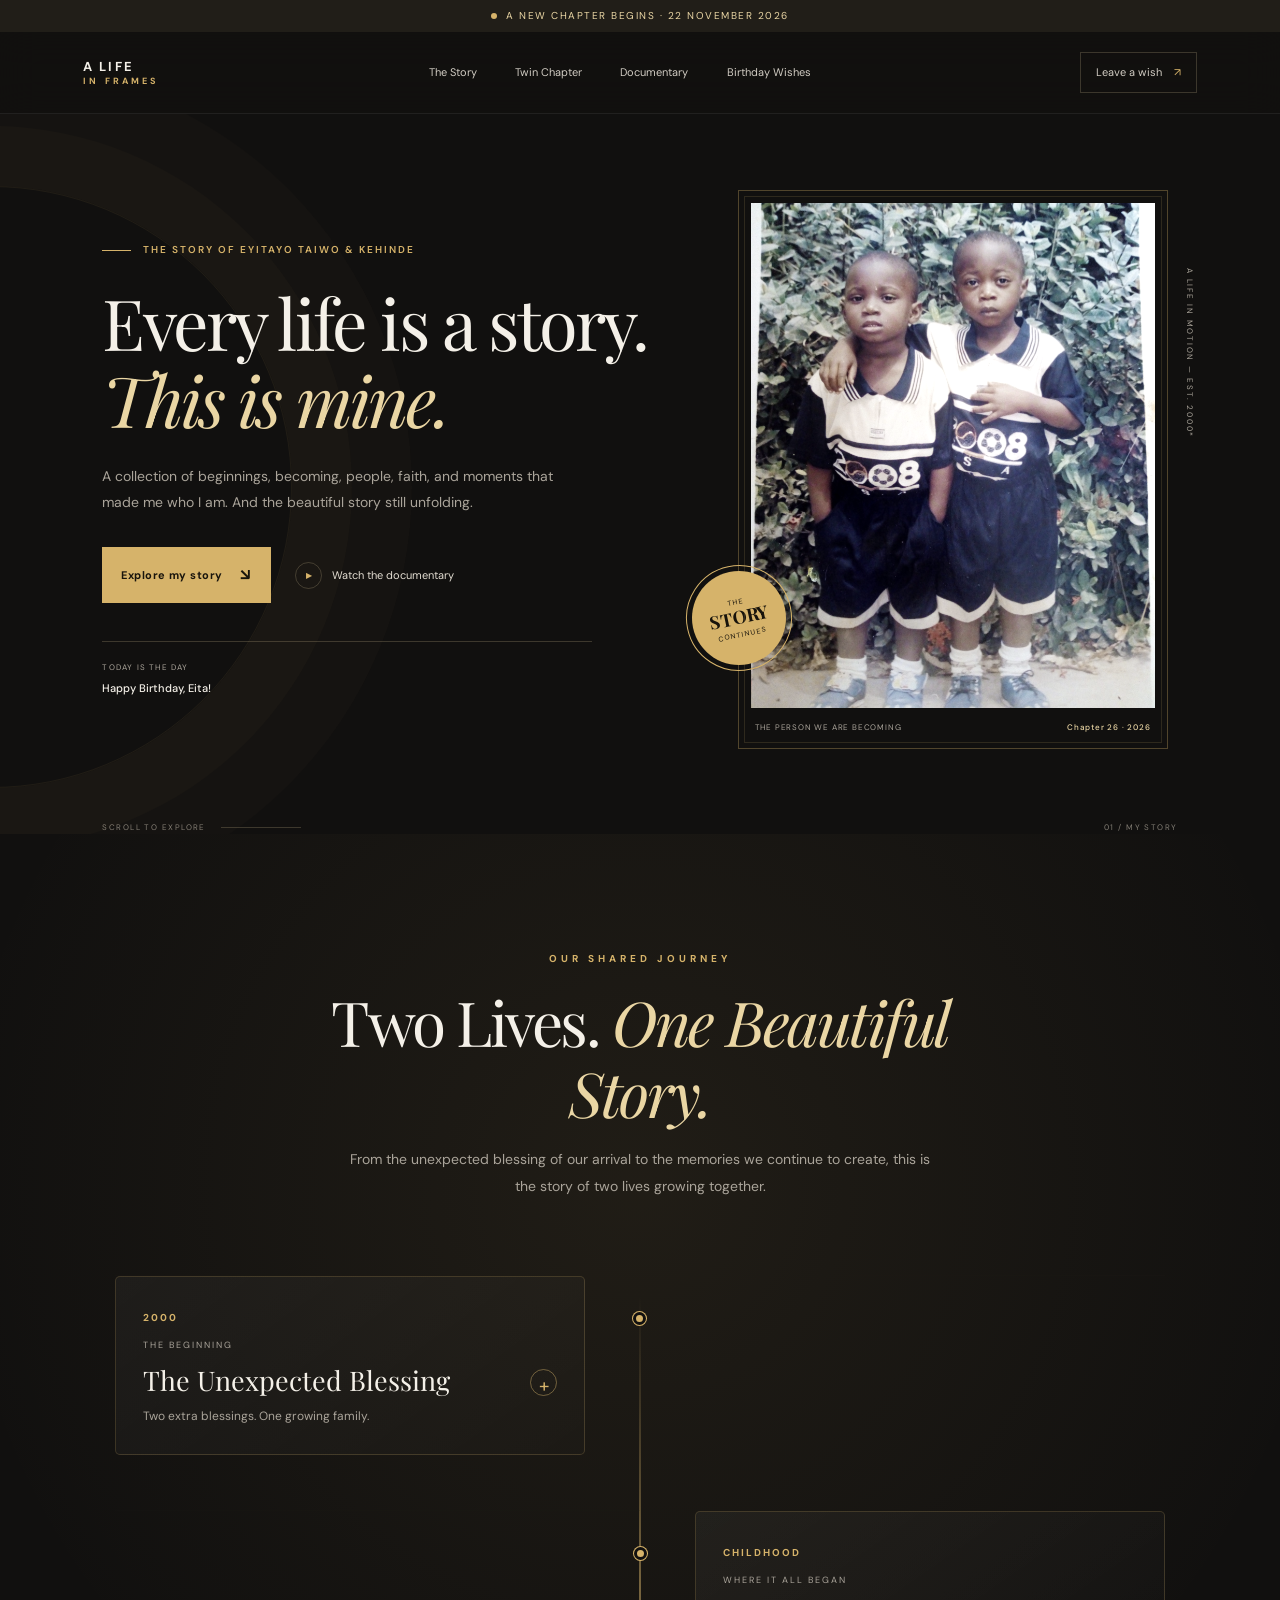
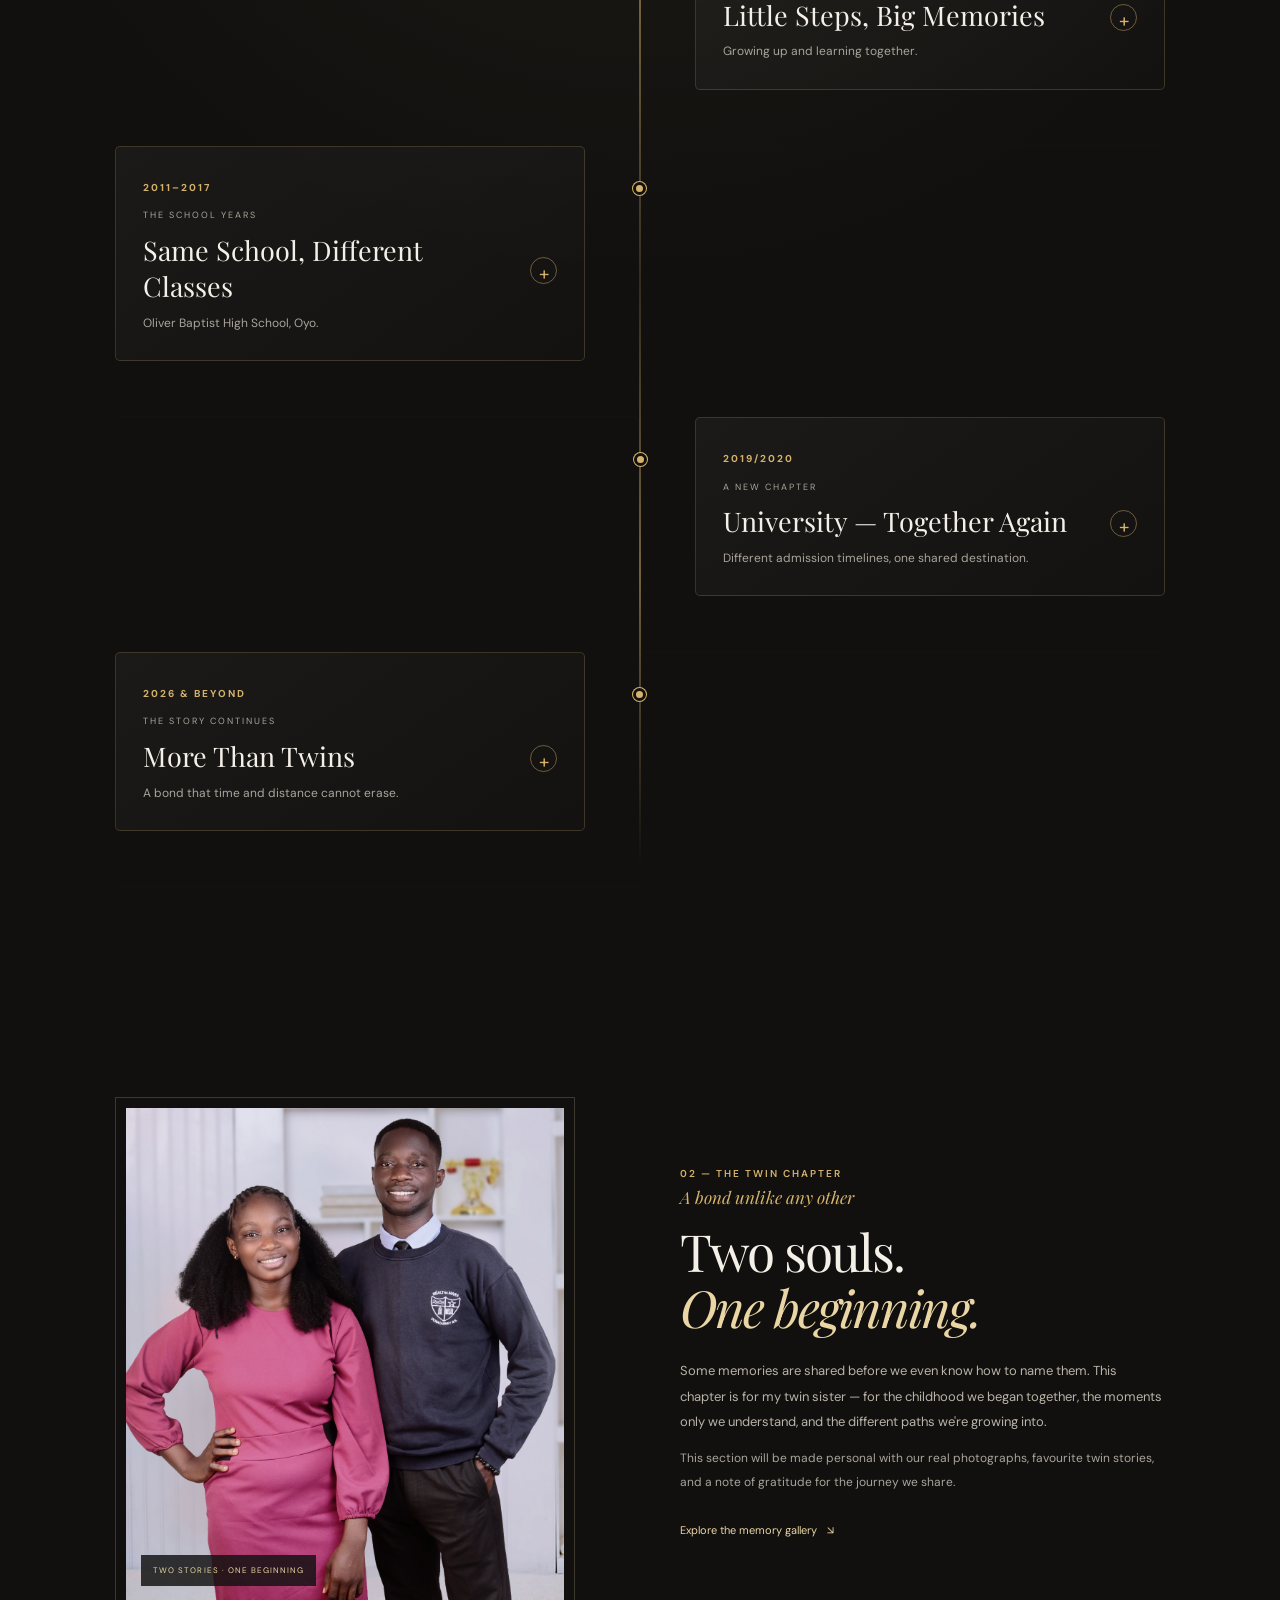
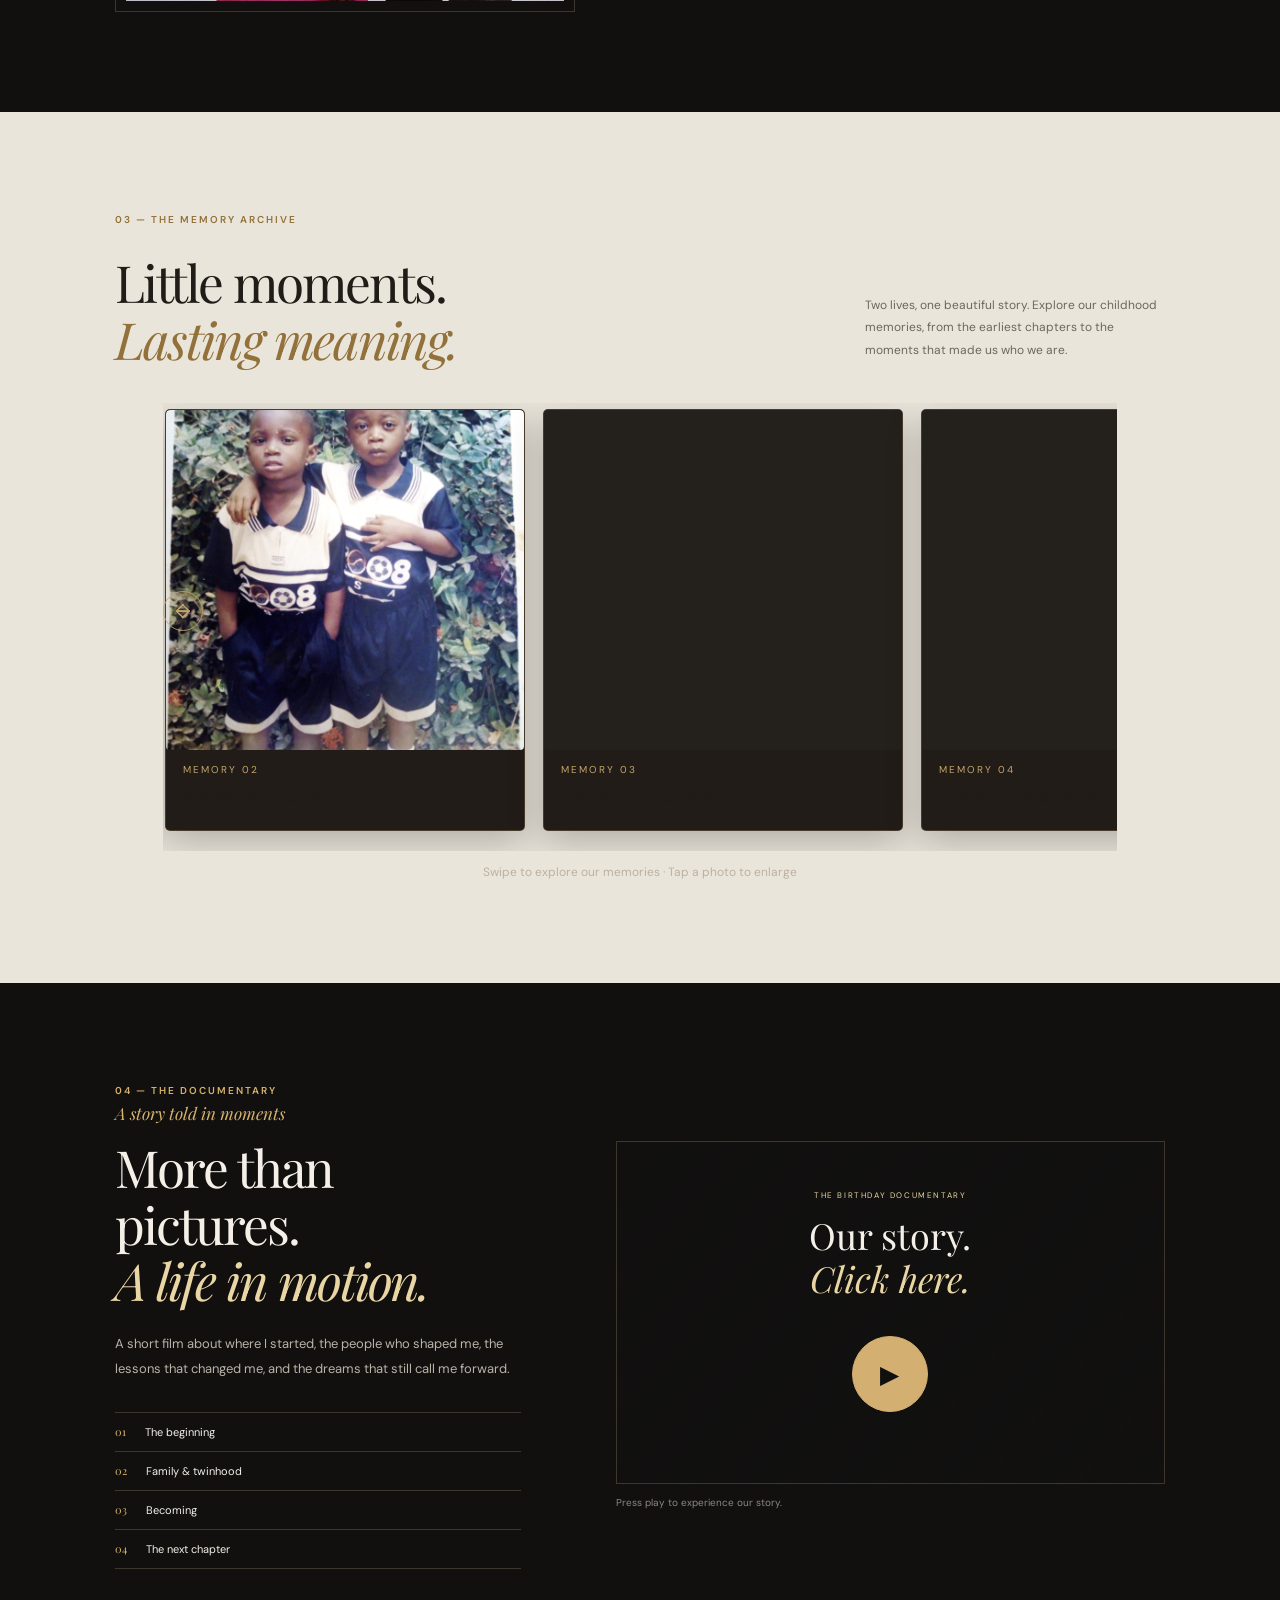
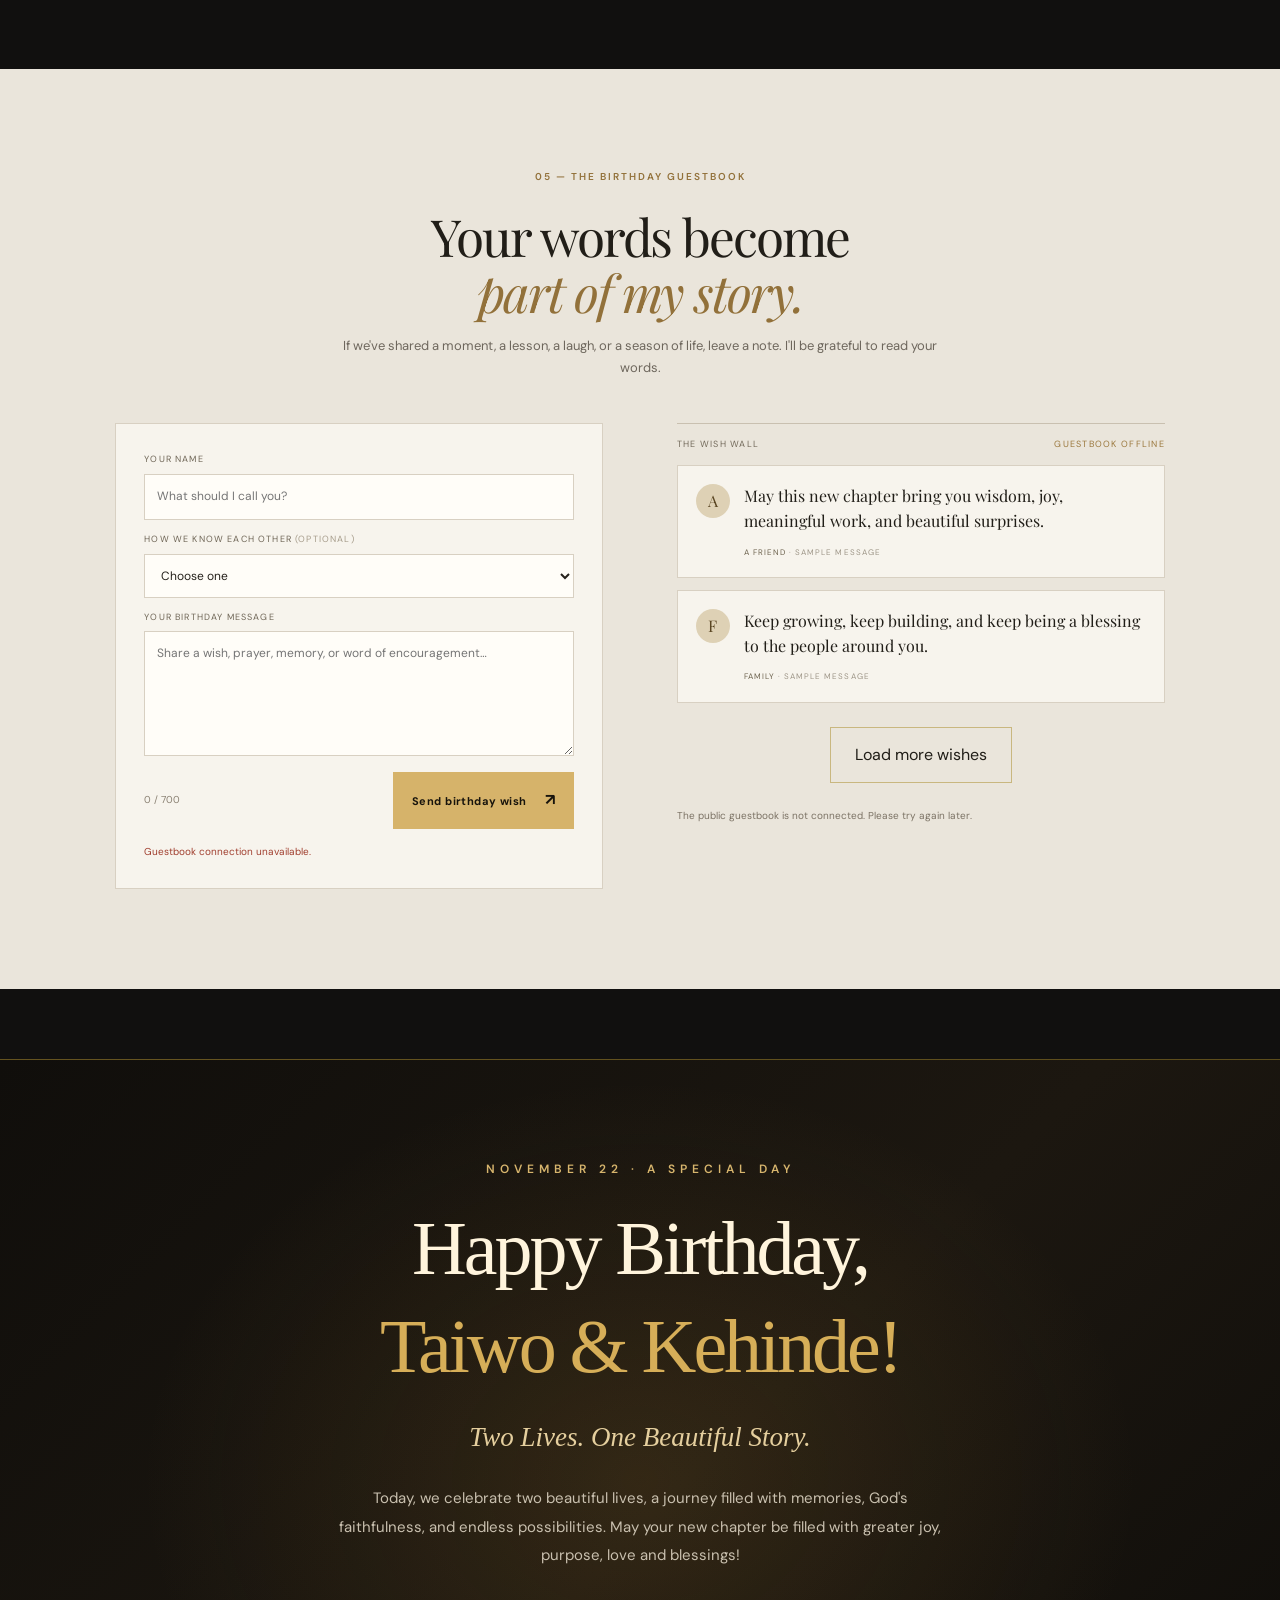
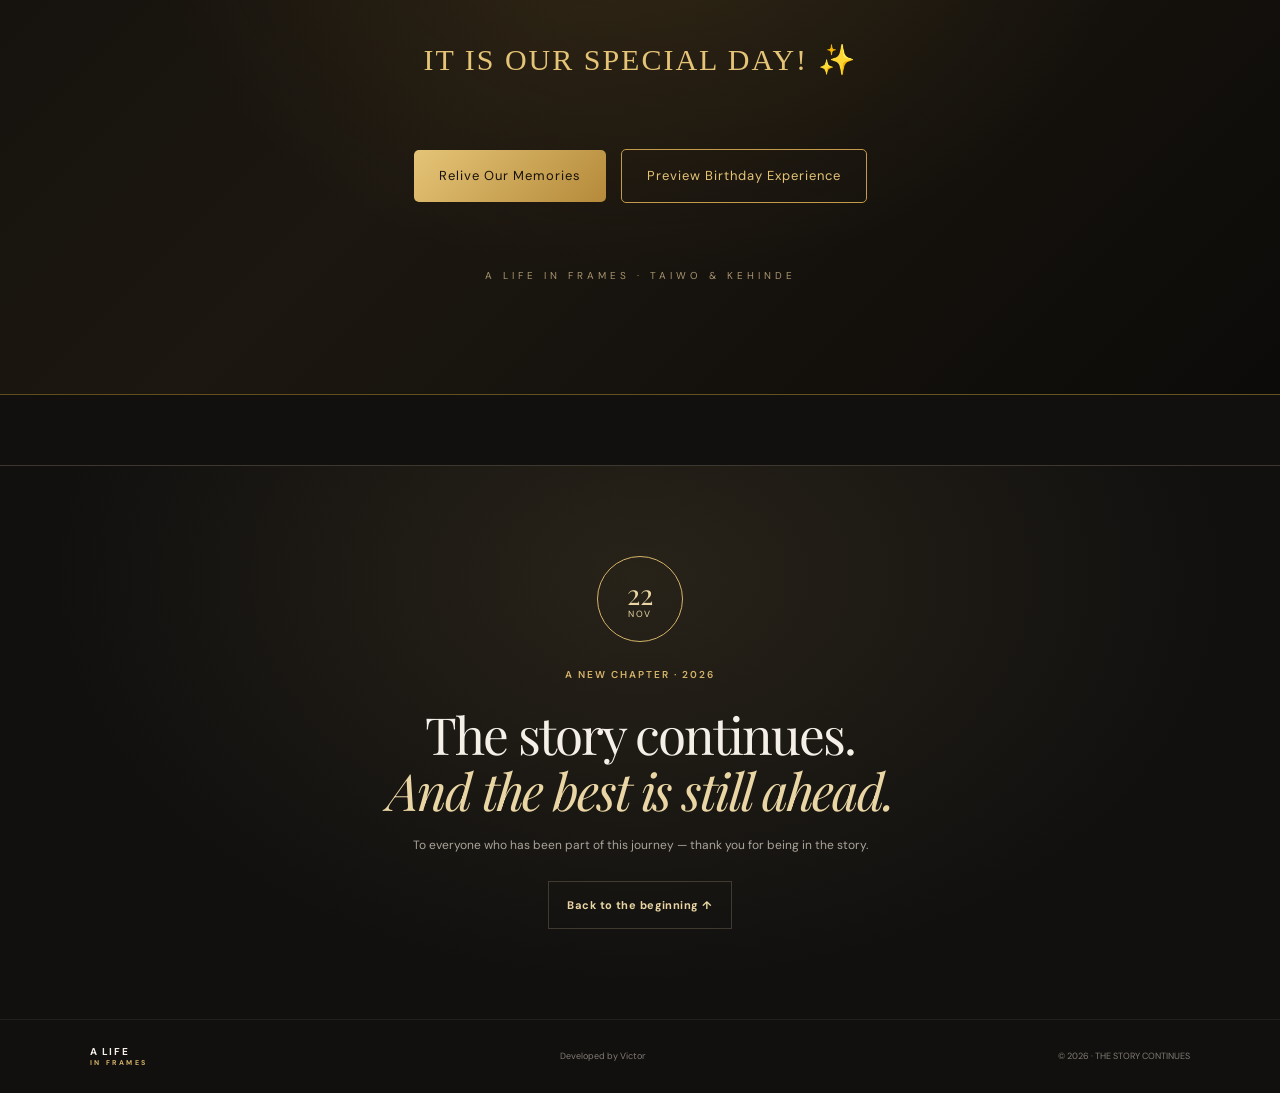
==== eyitayo taiwo & kehinde /index.html @ 50729247 "update index.html" ====
<!doctype html>
<html lang="en">
<head>
  <meta charset="utf-8">
  <meta name="viewport" content="width=device-width, initial-scale=1">
  <meta name="theme-color" content="#11100f">
  <meta name="description" content="A Life in Frames — the story, memories, and birthday documentary of Eyitayo Taiwo & Kehinde.">
  <title>A Life in Frames — Eyitayo Taiwo & Kehinde</title>
  
 <!-- Open Graph / WhatsApp Preview Card -->
<meta property="og:type" content="website">
<meta property="og:site_name" content="A Life in Frames">
<meta property="og:title" content="A Life in Frames — Eyitayo Taiwo & Kehinde">
<meta property="og:description" content="A collection of beginnings, becoming, people, faith, and moments that made us who we are. Counting down to 22 November 2026.">
<meta property="og:url" content="https://eyitayo-taiwo-kehinde.vercel.app/">
<meta property="og:image" content="https://eyitayo-taiwo-kehinde.vercel.app/images/childhood/IMG-20261120-WA0020.jpg">
<meta property="og:image:width" content="1200">
<meta property="og:image:height" content="630">

<!-- Twitter / X Fallback -->
<meta name="twitter:card" content="summary_large_image">
<meta name="twitter:title" content="A Life in Frames — Eyitayo Taiwo & Kehinde">
<meta name="twitter:description" content="A collection of beginnings, becoming, people, faith, and moments that made us who we are.">
<meta name="twitter:image" content="https://eyitayo-taiwo-kehinde.vercel.app/images/childhood/IMG-20261120-WA0020.jpg">
  
  <link rel="preconnect" href="https://fonts.googleapis.com">
  <link rel="preconnect" href="https://fonts.gstatic.com" crossorigin>
  <link href="https://fonts.googleapis.com/css2?family=DM+Sans:wght@400;500;600;700&family=Playfair+Display:wght@400;500;600;700&display=swap" rel="stylesheet">
  <link rel="stylesheet" href="style.css">
  <script src="https://cdn.jsdelivr.net/npm/@supabase/supabase-js@2"></script>
  <script defer src="script.js"></script>
</head>
<body>
  <div class="announcement"><span class="announcement-dot"></span> A new chapter begins · 22 November 2026</div>
  <header class="site-header">
    <a class="wordmark" href="#home" aria-label="A Life in Frames home">A LIFE <span>IN FRAMES</span></a>
    <button class="menu-toggle" id="menuToggle" aria-label="Open navigation" aria-expanded="false">☰</button>
    <nav class="nav-links" id="navLinks">
      <a href="#story">The Story</a>
      <a href="#twin">Twin Chapter</a>
      <a href="#film">Documentary</a>
      <a href="#guestbook">Birthday Wishes</a>
    </nav>
    <a class="header-cta" href="#guestbook">Leave a wish <span>↗</span></a>
  </header>

  <main>
    <section class="hero" id="home">
      <div class="hero-copy">
        <p class="eyebrow"><span class="line"></span> THE STORY OF EYITAYO TAIWO & KEHINDE</p>
        <h1>Every life is a story.<br><em>This is mine.</em></h1>
        <p class="hero-intro">A collection of beginnings, becoming, people, faith, and moments that made me who I am. And the beautiful story still unfolding.</p>
        <div class="hero-actions">
          <a class="button button-gold" href="#story">Explore my story <span>↘</span></a>
          <a class="text-link" href="#film"><span class="play-icon">▶</span> Watch the documentary</a>
        </div>
        <div class="countdown-card">
          <div><span class="countdown-label">COUNTING DOWN TO</span><strong>22 November 2026</strong></div>
          <div class="countdown" aria-label="Birthday countdown">
            <div><b id="days">--</b><small>DAYS</small></div><span class="countdown-colon">:</span>
            <div><b id="hours">--</b><small>HRS</small></div><span class="countdown-colon">:</span>
            <div><b id="minutes">--</b><small>MIN</small></div><span class="countdown-colon">:</span>
            <div><b id="seconds">--</b><small>SEC</small></div>
          </div>
        </div>
      </div>
      <div class="hero-art">
        <div class="portrait-frame">
          <img
  src="images/childhood/IMG_20191020_154223_1.jpg"
  alt="Portrait of Eyitayo Taiwo and Kehinde">
          <div class="portrait-caption"><span>THE PERSON WE ARE BECOMING</span><b>Chapter 26 · 2026</b></div>
        </div>
        <div class="vertical-note">A LIFE IN MOTION — EST. 2000*</div>
        <div class="orbit-stamp"><span>THE</span><b>STORY</b><span>CONTINUES</span></div>
      </div>
      <div class="hero-bottom-note"><span>SCROLL TO EXPLORE</span><span class="scroll-line"></span><span>01 / MY STORY</span></div>
    </section>

    
<section class="story-section" id="story">
  <div class="section-heading">
    <span class="eyebrow">OUR SHARED JOURNEY</span>
    <h2>Two Lives. <em>One Beautiful Story.</em></h2>
    <p>
      From the unexpected blessing of our arrival to the memories
      we continue to create, this is the story of two lives growing together.
    </p>
  </div>

  <div class="timeline" id="twinTimeline">

    <article class="timeline-item">
      <button class="timeline-trigger" aria-expanded="false"
        aria-controls="memory-2000">
        <span class="timeline-year">2000</span>
        <span class="timeline-dot"></span>
        <span class="timeline-heading">
          <span class="timeline-kicker">THE BEGINNING</span>
          <strong>The Unexpected Blessing</strong>
          <span class="timeline-summary">
            Two extra blessings. One growing family.
          </span>
        </span>
        <span class="timeline-icon">+</span>
      </button>

      <div class="timeline-content" id="memory-2000" hidden>
        <p>
          Our parents had initially planned to have three children.
          But God had a different plan and blessed them with two more.
          On November 22, 2000, our story began.
        </p>
        <p>
          We were told that Mum experienced sickness throughout
          her pregnancy. We are forever grateful for her sacrifice
          and for Dad's love and support.
        </p>
        <p>
          A special shout-out to our amazing elder siblings:
          Olabisi, Akintayo and Tomilola. We are blessed to have you.
        </p>
        <p>
          Our arrival also made history on Dad's side of the family,
          where twins had not previously been born. From Mum's side,
          twins were already part of the family story.
          Shout-out to our cousins Taiwo and Kehinde Ojo,
          and Ogundijo Michael and Emmanuel.
        </p>
      </div>
    </article>

    <article class="timeline-item">
      <button class="timeline-trigger" aria-expanded="false"
        aria-controls="memory-childhood">
        <span class="timeline-year">CHILDHOOD</span>
        <span class="timeline-dot"></span>
        <span class="timeline-heading">
          <span class="timeline-kicker">WHERE IT ALL BEGAN</span>
          <strong>Little Steps, Big Memories</strong>
          <span class="timeline-summary">
            Growing up and learning together.
          </span>
        </span>
        <span class="timeline-icon">+</span>
      </button>

      <div class="timeline-content" id="memory-childhood" hidden>
        <p>
          Our educational journey began at Victory Nursery and
          Primary School. We later transferred to New Name Nursery
          and Primary School because of the distance from home
          and changes in our family routine.
        </p>
        <p>
          Those early years gave us memories that will always
          remain part of our story. There are many more childhood
          experiences to share, but some stories deserve another day!
        </p>
      </div>
    </article>

    <article class="timeline-item">
      <button class="timeline-trigger" aria-expanded="false"
        aria-controls="memory-secondary">
        <span class="timeline-year">2011–2017</span>
        <span class="timeline-dot"></span>
        <span class="timeline-heading">
          <span class="timeline-kicker">THE SCHOOL YEARS</span>
          <strong>Same School, Different Classes</strong>
          <span class="timeline-summary">
            Oliver Baptist High School, Oyo.
          </span>
        </span>
        <span class="timeline-icon">+</span>
      </button>

      <div class="timeline-content" id="memory-secondary" hidden>
        <p>
          We began secondary school in 2011 at Oliver Baptist
          High School, Oyo, and completed that chapter in 2017.
          From JSS 1 to JSS 3, we were in the same class.
        </p>
        <p>
          But senior secondary school brought an unexpected twist.
          During class placement, I was assigned to Commercial
          while my twin sister was placed in Science.
        </p>
        <p>
          I was so unhappy that I cried when I got home!
          My sister promised to speak to one of the teachers
          the following day.
        </p>
        <p>
          The teacher eventually called me and asked,
          "Are you Taiwo?" I answered yes. She then said,
          "Your sister loves you so much, and I love twins."
          I couldn't help smiling.
        </p>
        <p>
          About 90% of our teachers knew my sister because
          she was more outspoken. I was the quiet one,
          with just one friend at the time. Becoming Assistant
          Class Captain in SS pushed me to interact more.
          At least, I tried! 😂
        </p>
      </div>
    </article>

    <article class="timeline-item">
      <button class="timeline-trigger" aria-expanded="false"
        aria-controls="memory-university">
        <span class="timeline-year">2019/2020</span>
        <span class="timeline-dot"></span>
        <span class="timeline-heading">
          <span class="timeline-kicker">A NEW CHAPTER</span>
          <strong>University — Together Again</strong>
          <span class="timeline-summary">
            Different admission timelines, one shared destination.
          </span>
        </span>
        <span class="timeline-icon">+</span>
      </button>

      <div class="timeline-content" id="memory-university" hidden>
        <p>
          I gained admission into the Federal University of
          Technology, Minna, in the 2019/2020 academic session
          before my twin sister.
        </p>
        <p>
          I wasn't particularly happy about going ahead without her.
          I kept encouraging her to apply to the same university,
          and when she eventually gained admission, it became
          one of my happiest moments.
        </p>
        <p>
          People had often asked where my twin sister was
          and why I gained admission before her. Having her
          join me meant we could share another important
          chapter of our lives.
        </p>
      </div>
    </article>

    <article class="timeline-item">
      <button class="timeline-trigger" aria-expanded="false"
        aria-controls="memory-today">
        <span class="timeline-year">2026 & BEYOND</span>
        <span class="timeline-dot"></span>
        <span class="timeline-heading">
          <span class="timeline-kicker">THE STORY CONTINUES</span>
          <strong>More Than Twins</strong>
          <span class="timeline-summary">
            A bond that time and distance cannot erase.
          </span>
        </span>
        <span class="timeline-icon">+</span>
      </button>

      <div class="timeline-content" id="memory-today" hidden>
        <p>
          Through every season, God has remained faithful.
          We have countless memories, experiences and stories
          still waiting to be told.
        </p>
        <p>
          I love my twin sister so much. Even if I get married
          tomorrow, I will always love her. She will forever
          remain part of my story.
        </p>
        <p>
          Two lives. One beginning. Countless memories.
          One unbreakable bond.
        </p>
        <p><em>Our story is still being written.</em></p>
      </div>
    </article>

  </div>
</section>


    <section class="twin-section section-pad" id="twin">
      <div class="twin-image">
        <img src="/eyitayo taiwo & kehinde /images/childhood/DSC_2163.jpg" alt="/eyitayo taiwo & kehinde /images/childhood/DSC_2163.jpg">
        <span class="image-label">TWO STORIES · ONE BEGINNING</span>
      </div>
      <div class="twin-copy">
        <div class="section-kicker">02 — THE TWIN CHAPTER</div>
        <p class="script-note">A bond unlike any other</p>
        <h2>Two souls.<br><em>One beginning.</em></h2>
        <p>Some memories are shared before we even know how to name them. This chapter is for my twin sister — for the childhood we began together, the moments only we understand, and the different paths we're growing into.</p>
        <p class="muted">This section will be made personal with our real photographs, favourite twin stories, and a note of gratitude for the journey we share.</p>
        <a class="text-link" href="#memories">Explore the memory gallery <span>↘</span></a>
      </div>
    </section>

    
<section class="gallery-section section-pad" id="memories">
  <div class="section-kicker">03 — THE MEMORY ARCHIVE</div>

  <div class="section-heading-row">
    <h2>Little moments.<br><em>Lasting meaning.</em></h2>
    <p>
      Two lives, one beautiful story. Explore our childhood
      memories, from the earliest chapters to the moments
      that made us who we are.
    </p>
  </div>

  <div class="childhood-gallery">
    <button class="childhood-arrow" id="childhoodPrev"
      type="button" aria-label="Previous photos">&#8592;</button>

    <div class="childhood-viewport" id="childhoodViewport">
      <div class="childhood-track" id="childhoodTrack"></div>
    </div>

    <button class="childhood-arrow" id="childhoodNext"
      type="button" aria-label="Next photos">&#8594;</button>
  </div>

  <p class="childhood-hint">
    Swipe to explore our memories · Tap a photo to enlarge
  </p>

  <dialog id="childhoodLightbox" class="childhood-lightbox">
    <button id="childhoodLightboxClose" type="button"
      class="childhood-lightbox-close"
      aria-label="Close photo">&times;</button>
    <img id="childhoodLightboxImage" src="" alt="">
    <p id="childhoodLightboxCaption"></p>
  </dialog>
</section>

    
    
    
    
    

    <section class="film-section section-pad" id="film">
      <div class="film-copy">
        <div class="section-kicker">04 — THE DOCUMENTARY</div>
        <p class="script-note">A story told in moments</p>
        <h2>More than pictures.<br><em>A life in motion.</em></h2>
        <p>A short film about where I started, the people who shaped me, the lessons that changed me, and the dreams that still call me forward.</p>
        <div class="film-chapters"><div><span>01</span> The beginning</div><div><span>02</span> Family & twinhood</div><div><span>03</span> Becoming</div><div><span>04</span> The next chapter</div></div>
      </div>
     

<div class="film-player">

  <div class="film-poster">
    <span class="film-tag">THE BIRTHDAY DOCUMENTARY</span>

    <p>Our story.<br><em>Click here.</em></p>

    <button
      type="button"
      class="film-play"
      id="playBirthdayFilm"
      aria-label="Play birthday documentary"
    >▶</button>
  </div>

  <p class="film-help">
    Press play to experience our story.
  </p>

  <!-- CINEMATIC VIDEO MODAL -->
  <div class="film-modal" id="birthdayFilmModal" hidden>

    <div class="film-modal-content">

      <button
        type="button"
        class="film-close"
        id="closeBirthdayFilm"
        aria-label="Close documentary"
      >&times;</button>

      <p class="film-modal-title">
        A LIFE IN FRAMES · TAIWO & KEHINDE
      </p>

      <video
        id="birthdayFilmVideo"
        controls
        playsinline
        preload="metadata"
      >
        <source
          src="video/VID-20261029-WA0008.mp4"
          type="video/mp4"
        >
        Your browser does not support video playback.
      </video>

    </div>
  </div>

</div>


     
     
    </section>

    <section class="guestbook-section section-pad" id="guestbook">
      <div class="guestbook-heading">
        <div class="section-kicker">05 — THE BIRTHDAY GUESTBOOK</div>
        <h2>Your words become<br><em>part of my story.</em></h2>
        <p>If we've shared a moment, a lesson, a laugh, or a season of life, leave a note. I'll be grateful to read your words.</p>
      </div>
      <div class="guestbook-grid">
        <form class="wish-form" id="wishForm">
          <label for="guestName">YOUR NAME</label>
          <input id="guestName" name="name" maxlength="60" placeholder="What should I call you?" required>
          <label for="relationship">HOW WE KNOW EACH OTHER <span>(OPTIONAL)</span></label>
          <select id="relationship" name="relationship">
            <option value="">Choose one</option><option>Family</option><option>Friend</option><option>School mate</option><option>Church / fellowship</option><option>Colleague</option><option>Someone cheering me on</option>
          </select>
          <label for="wishMessage">YOUR BIRTHDAY MESSAGE</label>
          <textarea id="wishMessage" name="message" rows="5" maxlength="700" placeholder="Share a wish, prayer, memory, or word of encouragement…" required></textarea>
          <div class="form-bottom"><span id="charCount">0 / 700</span><button class="button button-gold" type="submit">Send birthday wish <span>↗</span></button></div>
          <p class="form-note" id="formStatus" aria-live="polite">
  Your birthday wish will appear on the wall after submission.
</p>
        </form>
        <div class="wishes-wall">
          <div class="wall-title"><span>THE WISH WALL</span><span id="wishCount">DEMO MESSAGES</span></div>
          <div id="wishesList" class="wishes-list">
            <article class="wish-card"><div class="wish-initial">A</div><div><p>May this new chapter bring you wisdom, joy, meaningful work, and beautiful surprises.</p><div class="wish-by">A FRIEND <span>· SAMPLE MESSAGE</span></div></div></article>
            <article class="wish-card"><div class="wish-initial">F</div><div><p>Keep growing, keep building, and keep being a blessing to the people around you.</p><div class="wish-by">FAMILY <span>· SAMPLE MESSAGE</span></div></div></article>
          </div>
          <p class="wall-disclaimer" id="wallDisclaimer">Preview mode: sample wishes are shown. Connect Supabase to collect and publish real public wishes.</p>
        </div>
      </div>
    </section>
    
    
<!-- =====================================
     SPECIAL BIRTHDAY CELEBRATION
====================================== -->
<section class="birthday-celebration" id="birthdayCelebration">

  <div class="golden-particles" id="goldenParticles"></div>

  <div class="birthday-content">

    <p class="birthday-eyebrow">
      NOVEMBER 22 · A SPECIAL DAY
    </p>

    <h2 class="birthday-heading">
      Happy Birthday,<br>
      <span>Taiwo & Kehinde!</span>
    </h2>

    <p class="birthday-subtitle">
      Two Lives. One Beautiful Story.
    </p>

    <p class="birthday-message" id="birthdayMessage">
      Every year tells a story. Every memory carries a blessing.
      Today, we celebrate two beautiful lives, the journey so far,
      and the wonderful chapters still ahead.
    </p>

    <div class="birthday-countdown" id="birthdayCountdown">
      <div class="countdown-item">
        <span id="birthdayDays">00</span>
        <small>Days</small>
      </div>

      <div class="countdown-item">
        <span id="birthdayHours">00</span>
        <small>Hours</small>
      </div>

      <div class="countdown-item">
        <span id="birthdayMinutes">00</span>
        <small>Minutes</small>
      </div>

      <div class="countdown-item">
        <span id="birthdaySeconds">00</span>
        <small>Seconds</small>
      </div>
    </div>

    <div class="birthday-actions">
      <button type="button" id="memoryButton" class="birthday-btn">
        Relive Our Memories
      </button>

      <button type="button" id="previewBirthday" class="birthday-preview-btn">
        Preview Birthday Experience
      </button>
    </div>

    <p class="birthday-footer">
      A LIFE IN FRAMES · TAIWO & KEHINDE
    </p>

  </div>
</section>

    

    <section class="closing-section">
      <div class="closing-orbit">22 <span>NOV</span></div>
      <p class="eyebrow">A NEW CHAPTER · 2026</p>
      <h2>The story continues.<br><em>And the best is still ahead.</em></h2>
      <p>To everyone who has been part of this journey — thank you for being in the story.</p>
      <a class="button button-outline" href="#home">Back to the beginning ↑</a>
    </section>
  </main>
  <footer class="site-footer"><a class="wordmark" href="#home">A LIFE <span>IN FRAMES</span></a><span><div class="credits">
  Developed by <a href="https://victor-portfolio-weld.vercel.app/">Victor</a>
</div></span><span>© <span id="year"></span> · THE STORY CONTINUES</span></footer>

  <div class="toast" id="toast" role="status" aria-live="polite"></div>
</body>
</html>
---- eyitayo taiwo & kehinde /style.css ----
/* A Life in Frames — luxury cinematic birthday documentary */
:root {
  --bg: #11100f;
  --bg-soft: #171614;
  --panel: #1d1b18;
  --text: #f4f0e8;
  --muted: #aaa49a;
  --gold: #d6b36a;
  --gold-light: #ead6a4;
  --line: rgba(234, 214, 164, .2);
  --serif: "Playfair Display", Georgia, serif;
  --sans: "DM Sans", Arial, sans-serif;
}
* { box-sizing: border-box; }
html { scroll-behavior: smooth; scroll-padding-top: 92px; }
body { margin: 0; background: var(--bg); color: var(--text); font-family: var(--sans); line-height: 1.65; }
a { color: inherit; text-decoration: none; }
img { display: block; max-width: 100%; }
button, input, select, textarea { font: inherit; }
button, a { -webkit-tap-highlight-color: transparent; }
::selection { background: var(--gold); color: #111; }
.announcement { min-height: 32px; display: flex; justify-content: center; align-items: center; gap: 9px; padding: 6px 14px; background: #211e18; color: var(--gold-light); font-size: 10px; letter-spacing: .15em; text-transform: uppercase; }
.announcement-dot { width: 6px; height: 6px; border-radius: 50%; background: var(--gold); }
.site-header { height: 82px; padding: 0 6.5%; display: flex; align-items: center; justify-content: space-between; border-bottom: 1px solid rgba(255,255,255,.07); background: rgba(17,16,15,.94); position: sticky; top: 0; z-index: 20; backdrop-filter: blur(18px); }
.wordmark { font-size: 13px; font-weight: 700; letter-spacing: .16em; white-space: nowrap; }
.wordmark span { display: block; color: var(--gold); font-size: 9px; letter-spacing: .35em; margin-top: -4px; }
.nav-links { display: flex; gap: clamp(16px, 3vw, 42px); }
.nav-links a, .header-cta { font-size: 11px; color: #d2cdc3; transition: color .2s; }
.nav-links a:hover, .header-cta:hover { color: var(--gold-light); }
.header-cta { border: 1px solid var(--line); padding: 10px 15px; }
.header-cta span { color: var(--gold); margin-left: 9px; }
.menu-toggle { display: none; background: transparent; color: var(--text); border: 1px solid var(--line); padding: 7px 11px; }
.hero { min-height: 650px; padding: 76px 8% 42px; display: grid; grid-template-columns: 1.1fr .9fr; gap: 7%; align-items: center; position: relative; overflow: hidden; }
.hero::before { content: ""; position: absolute; width: 600px; height: 600px; left: -310px; top: 10%; border: 1px solid rgba(214,179,106,.08); border-radius: 50%; box-shadow: 0 0 0 60px rgba(214,179,106,.018), 0 0 0 120px rgba(214,179,106,.015); pointer-events: none; }
.hero-copy { position: relative; z-index: 1; max-width: 620px; }
.eyebrow, .section-kicker { font-size: 10px; color: var(--gold); letter-spacing: .2em; font-weight: 600; text-transform: uppercase; }
.eyebrow { display: flex; align-items: center; gap: 12px; }
.line { width: 29px; height: 1px; background: var(--gold); }
h1, h2, h3, p { margin-top: 0; }
h1, h2 { font-family: var(--serif); font-weight: 400; letter-spacing: -.04em; line-height: 1.1; }
h1 { font-size: clamp(44px, 5.5vw, 76px); margin: 25px 0 24px; }
h1 em, h2 em, .film-poster em { color: var(--gold-light); font-weight: 400; }
.hero-intro { color: var(--muted); max-width: 470px; font-size: 14px; line-height: 1.9; }
.hero-actions { display: flex; align-items: center; flex-wrap: wrap; gap: 24px; margin: 31px 0 38px; }
.button { display: inline-flex; align-items: center; justify-content: center; gap: 18px; padding: 14px 18px; border: 1px solid transparent; font-size: 11px; font-weight: 700; letter-spacing: .04em; cursor: pointer; transition: transform .2s, background .2s; }
.button:hover { transform: translateY(-2px); }
.button-gold { color: #18140c; background: var(--gold); }
.button-gold:hover { background: var(--gold-light); }
.button span { font-size: 16px; }
.text-link { display: inline-flex; gap: 10px; align-items: center; font-size: 11px; color: #e3ddd2; }
.text-link:hover { color: var(--gold-light); }
.play-icon { display: grid; place-items: center; width: 27px; height: 27px; border: 1px solid var(--line); border-radius: 50%; color: var(--gold); font-size: 8px; padding-left: 2px; }
.countdown-card { display: flex; align-items: center; gap: 28px; border-top: 1px solid var(--line); padding-top: 19px; max-width: 490px; }
.countdown-card > div:first-child { display: grid; gap: 4px; min-width: 126px; }
.countdown-label { color: var(--muted); font-size: 8px; letter-spacing: .15em; }
.countdown-card strong { font-size: 11px; font-weight: 500; }
.countdown { display: flex; align-items: flex-start; gap: 9px; }
.countdown > div { display: grid; text-align: center; gap: 1px; min-width: 31px; }
.countdown b { font-size: 20px; font-weight: 500; line-height: 1.2; font-family: var(--serif); }
.countdown small { font-size: 7px; color: var(--muted); letter-spacing: .1em; }
.countdown-colon { color: var(--gold); font-size: 17px; }
.hero-art { position: relative; max-width: 430px; width: 100%; justify-self: center; }
.portrait-frame { position: relative; padding: 12px; border: 1px solid rgba(214,179,106,.32); }
.portrait-frame::before { content: ""; position: absolute; inset: 5px; border: 1px solid rgba(214,179,106,.15); z-index: 1; pointer-events: none; }
.portrait-frame img { width: 100%; aspect-ratio: 4 / 5; object-fit: cover; filter: saturate(.68) contrast(1.04); }
.portrait-caption { display: flex; justify-content: space-between; gap: 8px; padding: 13px 4px 2px; font-size: 8px; letter-spacing: .1em; color: var(--muted); }
.portrait-caption b { color: var(--gold-light); font-weight: 500; white-space: nowrap; }
.vertical-note { position: absolute; right: -28px; top: 14%; writing-mode: vertical-rl; color: var(--muted); letter-spacing: .22em; font-size: 8px; }
.orbit-stamp { position: absolute; left: -46px; bottom: 15%; width: 94px; height: 94px; border-radius: 50%; background: var(--gold); color: #17130b; display: flex; flex-direction: column; justify-content: center; align-items: center; outline: 1px solid var(--gold); outline-offset: 5px; transform: rotate(-12deg); }
.orbit-stamp span { font-size: 7px; letter-spacing: .17em; }
.orbit-stamp b { font-family: var(--serif); font-size: 18px; line-height: 1.2; }
.hero-bottom-note { grid-column: 1 / -1; display: flex; align-items: center; gap: 15px; color: #827d74; font-size: 8px; letter-spacing: .18em; margin-top: 30px; }
.scroll-line { height: 1px; background: var(--line); width: 80px; }
.hero-bottom-note span:last-child { margin-left: auto; }
.section-pad { padding: 100px 9%; }
.intro-section { background: #f0ece3; color: #201d18; }
.intro-section .section-kicker, .gallery-section .section-kicker { color: #92713a; }
.intro-grid { display: grid; grid-template-columns: 1.1fr .9fr; gap: 8%; margin-top: 26px; align-items: start; }
h2 { font-size: clamp(34px, 4vw, 53px); margin-bottom: 24px; }
.intro-section h2 em { color: #8c6c36; }
.intro-text { font-size: 13px; line-height: 1.95; color: #4d4942; }
.muted { color: var(--muted) !important; font-size: 12px !important; }
.intro-section .muted { color: #81796d !important; }
.timeline { margin-top: 58px; border-top: 1px solid rgba(32,29,24,.2); }
.timeline-item { display: grid; grid-template-columns: 1fr 18px 2.3fr 35px; gap: 22px; align-items: start; padding: 24px 0; border-bottom: 1px solid rgba(32,29,24,.15); }
.timeline-year { font-size: 9px; letter-spacing: .13em; color: #807767; padding-top: 6px; }
.timeline-mark { margin-top: 7px; width: 9px; height: 9px; border: 1px solid #9c793b; border-radius: 50%; box-shadow: 0 0 0 4px rgba(156,121,59,.12); }
.timeline-item h3 { font-family: var(--serif); font-size: 21px; font-weight: 500; margin: 0 0 5px; }
.timeline-item p { color: #6f685d; font-size: 12px; margin: 0; }
.timeline-index { text-align: right; font-family: var(--serif); color: #9d9587; }
.twin-section { display: grid; grid-template-columns: .95fr 1fr; gap: 10%; align-items: center; }
.twin-image { position: relative; padding: 10px; border: 1px solid var(--line); }
.twin-image img { width: 100%; aspect-ratio: 4 / 4.5; object-fit: cover; filter: saturate(.65); }
.image-label { position: absolute; bottom: 25px; left: 25px; background: rgba(17,16,15,.82); padding: 9px 12px; color: var(--gold-light); letter-spacing: .13em; font-size: 8px; }
.script-note { font-family: var(--serif); font-style: italic; color: var(--gold); font-size: 17px; margin-bottom: 12px; }
.twin-copy h2 { margin-bottom: 23px; }
.twin-copy > p:not(.script-note) { color: #b9b2a7; font-size: 13px; line-height: 1.95; }
.twin-copy .text-link { margin-top: 15px; color: var(--gold-light); }
.gallery-section { background: #eae5db; color: #201d18; }
.section-heading-row { display: flex; justify-content: space-between; align-items: end; gap: 40px; margin: 26px 0 36px; }
.section-heading-row h2 { margin: 0; }
.section-heading-row h2 em { color: #92713a; }
.section-heading-row > p { max-width: 300px; color: #6d665b; font-size: 12px; line-height: 1.9; margin-bottom: 5px; }
.gallery-grid { display: grid; grid-template-columns: 1.2fr 1fr 1fr; gap: 17px; align-items: start; }
.gallery-card { margin: 0; background: #dcd5c8; }
.gallery-card img { width: 100%; height: 230px; object-fit: cover; filter: saturate(.68); }
.gallery-card.gallery-tall img { height: 335px; }
.gallery-card figcaption { display: grid; gap: 5px; padding: 16px; }
.gallery-card figcaption span { color: #92713a; font-size: 8px; letter-spacing: .13em; }
.gallery-card figcaption b { font-family: var(--serif); font-size: 17px; font-weight: 500; }
.film-section { display: grid; grid-template-columns: .85fr 1.15fr; gap: 9%; align-items: center; }
.film-copy > p:not(.script-note) { color: #b9b2a7; font-size: 13px; line-height: 1.9; max-width: 400px; }
.film-chapters { border-top: 1px solid var(--line); margin-top: 30px; }
.film-chapters div { border-bottom: 1px solid var(--line); padding: 10px 0; font-size: 11px; }
.film-chapters span { color: var(--gold); margin-right: 16px; font-family: var(--serif); }
.film-player { min-width: 0; }
.film-poster { min-height: 340px; aspect-ratio: 16 / 10; background: linear-gradient(130deg, rgba(17,16,15,.35), rgba(17,16,15,.9)), url("https://images.unsplash.com/photo-1485846234645-a62644f84728?auto=format&fit=crop&w=1400&q=85") center / cover; border: 1px solid var(--line); display: flex; flex-direction: column; align-items: center; justify-content: center; text-align: center; padding: 25px; position: relative; }
.film-play { width: 52px; height: 52px; display: grid; place-items: center; padding-left: 4px; border-radius: 50%; border: 1px solid var(--gold); color: var(--gold-light); margin-bottom: 25px; }
.film-tag { font-size: 8px; letter-spacing: .2em; color: var(--gold-light); }
.film-poster p { font-family: var(--serif); font-size: clamp(24px, 3vw, 36px); line-height: 1.2; margin: 12px 0; }
.film-poster small { font-size: 8px; color: #c5bfb4; letter-spacing: .12em; }
.film-help { color: #8e877d; font-size: 10px; margin: 10px 0 0; }
.guestbook-section { background: #eae5db; color: #211e18; }
.guestbook-heading { text-align: center; max-width: 620px; margin: 0 auto 45px; }
.guestbook-heading .section-kicker { color: #92713a; }
.guestbook-heading h2 { margin: 22px 0 15px; }
.guestbook-heading h2 em { color: #92713a; }
.guestbook-heading > p { font-size: 13px; color: #6e675d; }
.guestbook-grid { display: grid; grid-template-columns: 1fr 1fr; gap: 7%; align-items: start; }
.wish-form { background: #f7f4ed; border: 1px solid #d8d0c2; padding: 28px; display: flex; flex-direction: column; }
.wish-form label { color: #6f6657; font-size: 9px; letter-spacing: .13em; margin-bottom: 7px; margin-top: 12px; }
.wish-form label:first-child { margin-top: 0; }
.wish-form label span { color: #a69c8b; }
.wish-form input, .wish-form select, .wish-form textarea { width: 100%; border: 1px solid #d8d0c2; border-radius: 0; padding: 12px; color: #26221c; background: #fffdf8; outline: none; font-size: 12px; }
.wish-form input:focus, .wish-form select:focus, .wish-form textarea:focus { border-color: #9b783d; box-shadow: 0 0 0 2px rgba(155,120,61,.12); }
.wish-form textarea { resize: vertical; }
.form-bottom { display: flex; align-items: center; justify-content: space-between; flex-wrap: wrap; gap: 12px; margin-top: 16px; }
.form-bottom > span { font-size: 10px; color: #8a8173; }
.form-note { font-size: 10px; color: #837969; margin: 15px 0 0; }
.wishes-wall { border-top: 1px solid #c9c0b0; }
.wall-title { display: flex; justify-content: space-between; gap: 10px; padding: 13px 0; font-size: 9px; letter-spacing: .14em; color: #746b5c; }
.wall-title span:last-child { color: #9b783d; }
.wishes-list { display: grid; gap: 12px; }
.wish-card { background: #f7f4ed; border: 1px solid #d8d0c2; padding: 18px; display: grid; grid-template-columns: 34px 1fr; gap: 14px; }
.wish-initial { width: 34px; height: 34px; border-radius: 50%; display: grid; place-items: center; background: #ded1b5; color: #594522; font-family: var(--serif); }
.wish-card p { font-family: var(--serif); font-size: 16px; line-height: 1.55; margin: 0 0 12px; }
.wish-by { font-size: 8px; letter-spacing: .13em; color: #6d634f; }
.wish-by span { color: #9d9587; }
.wall-disclaimer { color: #7b7264; font-size: 10px; margin-top: 14px; line-height: 1.7; }
.closing-section { text-align: center; padding: 90px 7%; background: radial-gradient(ellipse at 50% 20%, #282319, #11100f 65%); border-top: 1px solid var(--line); }
.closing-orbit { display: flex; align-items: center; justify-content: center; flex-direction: column; width: 86px; height: 86px; border: 1px solid var(--gold); border-radius: 50%; margin: 0 auto 25px; color: var(--gold-light); font-family: var(--serif); font-size: 28px; line-height: 1.1; }
.closing-orbit span { font-family: var(--sans); font-size: 9px; letter-spacing: .2em; }
.closing-section .eyebrow { justify-content: center; }
.closing-section h2 { margin: 22px 0 17px; }
.closing-section > p:not(.eyebrow) { color: var(--muted); font-size: 12px; margin-bottom: 26px; }
.button-outline { border-color: var(--line); color: var(--gold-light); }
.button-outline:hover { background: rgba(214,179,106,.08); }
.site-footer { padding: 24px 7%; display: flex; justify-content: space-between; align-items: center; gap: 18px; border-top: 1px solid rgba(255,255,255,.07); color: #817b72; font-size: 9px; }
.site-footer .wordmark { color: var(--text); font-size: 10px; }
.site-footer .wordmark span { font-size: 7px; }
.toast { position: fixed; bottom: 20px; left: 50%; transform: translate(-50%, 20px); background: #eae5db; color: #211e18; padding: 12px 18px; font-size: 12px; z-index: 50; opacity: 0; pointer-events: none; transition: .25s; max-width: calc(100% - 32px); }
.toast.show { opacity: 1; transform: translate(-50%, 0); }
@media (max-width: 900px) {
  .site-header { padding: 0 4%; }
  .nav-links { gap: 16px; }
  .hero { padding-left: 6%; padding-right: 6%; gap: 5%; }
  .section-pad { padding: 78px 6%; }
  .twin-section, .film-section { gap: 6%; }
  .vertical-note { right: -17px; }
  .orbit-stamp { left: -28px; width: 76px; height: 76px; }
}
@media (max-width: 680px) {
  .site-header { height: 68px; }
  .menu-toggle { display: block; margin-left: auto; margin-right: 12px; }
  .header-cta { padding: 8px 10px; font-size: 10px; }
  .nav-links { display: none; position: absolute; top: 68px; left: 0; right: 0; padding: 20px 6%; background: #171614; border-bottom: 1px solid var(--line); flex-direction: column; gap: 18px; }
  .nav-links.open { display: flex; }
  .hero { padding-top: 50px; grid-template-columns: 1fr; gap: 42px; }
  .hero-copy { max-width: 100%; }
  h1 { font-size: clamp(42px, 12vw, 66px); }
  .hero-art { width: 82%; max-width: 360px; }
  .hero-bottom-note { margin-top: 12px; }
  .countdown-card { gap: 15px; flex-wrap: wrap; }
  .section-pad { padding: 68px 6%; }
  .intro-grid, .twin-section, .film-section, .guestbook-grid { grid-template-columns: 1fr; gap: 34px; }
  .intro-grid { margin-top: 20px; }
  .timeline-item { grid-template-columns: 1fr 12px 2fr 20px; gap: 10px; }
  .timeline-year { font-size: 8px; }
  .timeline-item h3 { font-size: 17px; }
  .timeline-item p { font-size: 11px; }
  .timeline-index { font-size: 12px; }
  .twin-image { max-width: 470px; }
  .section-heading-row { display: block; }
  .section-heading-row > p { margin-top: 20px; }
  .gallery-grid { grid-template-columns: 1fr 1fr; }
  .gallery-card.gallery-tall { grid-column: 1 / -1; }
  .gallery-card.gallery-tall img { height: 280px; }
  .gallery-card img { height: 180px; }
  .gallery-card figcaption { padding: 12px; }
  .gallery-card figcaption b { font-size: 15px; }
  .film-poster { min-height: 260px; }
  .guestbook-grid { gap: 36px; }
  .wish-form { padding: 20px; }
  .site-footer { flex-wrap: wrap; justify-content: center; text-align: center; }
}
@media (prefers-reduced-motion: reduce) { html { scroll-behavior: auto; } *, *::before, *::after { transition-duration: .01ms !important; animation-duration: .01ms !important; } }


/* =====================================
   A LIFE IN FRAMES: CHILDHOOD GALLERY
   ===================================== */
.childhood-section {
  padding: 85px 0 65px;
  overflow: hidden;
  color: #f8f1e7;
  background: linear-gradient(180deg, #11100f, #191511);
}
.childhood-heading {
  max-width: 760px;
  margin: 0 auto 38px;
  padding: 0 22px;
  text-align: center;
}
.childhood-eyebrow {
  color: #c6a56c;
  font-size: 11px;
  letter-spacing: 4px;
  margin-bottom: 15px;
}
.childhood-heading h2 {
  font-family: Georgia, serif;
  font-size: clamp(30px, 5vw, 52px);
  font-weight: 400;
  line-height: 1.15;
  margin: 0 0 18px;
}
.childhood-description {
  color: #c9c0b4;
  font-size: 15px;
  line-height: 1.8;
  max-width: 580px;
  margin: 0 auto;
}
.childhood-gallery {
  position: relative;
  padding: 0 48px;
}
.childhood-viewport {
  overflow-x: auto;
  overflow-y: hidden;
  scrollbar-width: none;
  cursor: grab;
  touch-action: pan-x pan-y;
  overscroll-behavior-x: contain;
  -webkit-overflow-scrolling: touch;
}
.childhood-viewport::-webkit-scrollbar {
  display: none;
}
.childhood-viewport.is-dragging {
  cursor: grabbing;
  user-select: none;
}
.childhood-track {
  display: flex;
  align-items: stretch;
  gap: 18px;
  width: max-content;
  padding: 12px 4px 24px;
}
.childhood-card {
  flex: 0 0 auto;
  width: clamp(210px, 27vw, 320px);
  margin: 0;
  overflow: hidden;
  background: #211c17;
  border: 1px solid rgba(198, 165, 108, 0.24);
  border-radius: 5px;
  box-shadow: 0 12px 35px rgba(0, 0, 0, 0.24);
  transition: border-color 0.3s, transform 0.3s;
}
.childhood-card:hover {
  border-color: rgba(198, 165, 108, 0.8);
  transform: translateY(-4px);
}
.childhood-photo-button {
  display: block;
  width: 100%;
  padding: 0;
  border: 0;
  background: transparent;
  cursor: zoom-in;
}
.childhood-card img {
  display: block;
  width: 100%;
  height: 300px;
  object-fit: cover;
  background: #30271e;
  pointer-events: none;
}
.childhood-card figcaption {
  padding: 16px 17px 19px;
}
.childhood-card h3 {
  margin: 0 0 6px;
  color: #e4c99a;
  font-family: Georgia, serif;
  font-size: 17px;
  font-weight: 400;
}
.childhood-card p {
  margin: 0;
  color: #bdb1a2;
  font-size: 12px;
  line-height: 1.6;
}
.childhood-arrow {
  position: absolute;
  top: 42%;
  z-index: 2;
  display: grid;
  place-items: center;
  width: 42px;
  height: 42px;
  padding: 0;
  border: 1px solid rgba(198, 165, 108, 0.6);
  border-radius: 50%;
  color: #e4c99a;
  background: rgba(20, 17, 14, 0.94);
  font-size: 22px;
  cursor: pointer;
}
.childhood-prev { left: 5px; }
.childhood-next { right: 5px; }
.childhood-arrow:disabled {
  opacity: 0.35;
  cursor: default;
}
.childhood-hint {
  padding: 0 15px;
  margin: 10px 0 0;
  text-align: center;
  color: #a99a87;
  font-size: 12px;
}
.childhood-lightbox {
  position: fixed;
  inset: 0;
  width: min(92vw, 900px);
  max-width: none;
  max-height: 92vh;
  padding: 48px 18px 20px;
  border: 1px solid #6e5938;
  border-radius: 8px;
  color: #f8f1e7;
  background: #15120f;
}
.childhood-lightbox::backdrop {
  background: rgba(0, 0, 0, 0.88);
}
.childhood-lightbox img {
  display: block;
  max-width: 100%;
  max-height: 72vh;
  margin: 0 auto;
  object-fit: contain;
}
.childhood-lightbox p {
  text-align: center;
  color: #e4c99a;
  font-family: Georgia, serif;
}
.childhood-lightbox-close {
  position: absolute;
  top: 8px;
  right: 12px;
  border: 0;
  color: #f8f1e7;
  background: transparent;
  font-size: 32px;
  cursor: pointer;
}
@media (max-width: 600px) {
  .childhood-section { padding: 60px 0 45px; }
  .childhood-heading { margin-bottom: 25px; }
  .childhood-gallery { padding: 0 16px; }
  .childhood-track { gap: 13px; }
  .childhood-card {
    width: 76vw;
    max-width: 290px;
  }
  .childhood-card img { height: 280px; }
  .childhood-arrow {
    top: 36%;
    width: 36px;
    height: 36px;
  }
  .childhood-prev { left: 4px; }
  .childhood-next { right: 4px; }
}



/* CHILDHOOD MEMORY GALLERY */
.childhood-gallery {
  display: flex;
  align-items: center;
  gap: 12px;
  margin-top: 30px;
  min-width: 0;
}

.childhood-viewport {
  flex: 1;
  min-width: 0;
  overflow-x: auto;
  scroll-behavior: smooth;
  scrollbar-width: none;
  touch-action: pan-x;
  overscroll-behavior-x: contain;
}

.childhood-viewport::-webkit-scrollbar {
  display: none;
}

.childhood-track {
  display: flex;
  gap: 18px;
  width: max-content;
  padding: 6px 2px 20px;
}

.childhood-card {
  width: clamp(220px, 34vw, 360px);
  flex: 0 0 auto;
  margin: 0;
}

.childhood-photo-button {
  display: block;
  width: 100%;
  padding: 0;
  border: 0;
  background: transparent;
  cursor: pointer;
}

.childhood-card img {
  display: block;
  width: 100%;
  height: 340px;
  object-fit: cover;
  border-radius: 4px;
  background: #24211d;
}

.childhood-card figcaption {
  padding-top: 12px;
}

.childhood-card figcaption span {
  display: block;
  margin-bottom: 6px;
  color: #c5a46d;
  font-size: 10px;
  letter-spacing: 2px;
}

.childhood-card figcaption b {
  font-weight: 400;
}

.childhood-arrow {
  flex: 0 0 40px;
  width: 40px;
  height: 40px;
  border: 1px solid rgba(197, 164, 109, 0.5);
  border-radius: 50%;
  background: transparent;
  color: #c5a46d;
  font-size: 20px;
  cursor: pointer;
}

.childhood-hint {
  margin-top: 12px;
  text-align: center;
  font-size: 12px;
  opacity: 0.7;
}

.childhood-lightbox {
  position: fixed;
  inset: 0;
  width: min(92vw, 1000px);
  max-width: 92vw;
  max-height: 90vh;
  padding: 45px 16px 16px;
  border: 1px solid rgba(197, 164, 109, 0.5);
  background: #171612;
  color: #f5eee2;
}

.childhood-lightbox::backdrop {
  background: rgba(0, 0, 0, 0.88);
}

.childhood-lightbox img {
  display: block;
  max-width: 100%;
  max-height: 72vh;
  margin: auto;
  object-fit: contain;
}

.childhood-lightbox p {
  text-align: center;
  font-size: 13px;
}

.childhood-lightbox-close {
  position: absolute;
  top: 8px;
  right: 12px;
  border: 0;
  background: transparent;
  color: white;
  font-size: 30px;
  cursor: pointer;
}

@media (max-width: 600px) {
  .childhood-gallery {
    gap: 6px;
  }

  .childhood-arrow {
    flex-basis: 32px;
    width: 32px;
    height: 32px;
  }

  .childhood-card {
    width: 76vw;
  }

  .childhood-card img {
    height: 300px;
  }
}



/* Birthday documentary video player */

.film-play {
  display: flex;
  align-items: center;
  justify-content: center;
  cursor: pointer;
  border: 1px solid #d4af72;
  border-radius: 50%;
  width: 76px;
  height: 76px;
  margin: 24px auto;
  background: #d4af72;
  color: #11100f;
  font-size: 25px;
  transition: transform 0.2s ease;
}

.film-play:hover {
  transform: scale(1.08);
}

.birthday-video-wrap {
  width: 100%;
  margin-top: 20px;
}

.birthday-video-wrap[hidden] {
  display: none;
}

.birthday-video-wrap video {
  display: block;
  width: 100%;
  max-height: 75vh;
  background: #000;
  border-radius: 10px;
}

.film-help {
  line-height: 1.7;
}



/* =========================================
   TWIN CHAPTER — CINEMATIC STORY TIMELINE
   ========================================= */

.story-section {
  position: relative;
  padding: 110px 7%;
  background:
    radial-gradient(
      circle at 50% 20%,
      rgba(214, 179, 106, 0.08),
      transparent 45%
    ),
    var(--bg);
  overflow: hidden;
}

.story-section .section-heading {
  max-width: 760px;
  margin: 0 auto 75px;
  text-align: center;
}

.story-section .eyebrow {
  display: inline-block;
  margin-bottom: 18px;
  color: var(--gold);
  font-size: 10px;
  font-weight: 700;
  letter-spacing: 4px;
  text-transform: uppercase;
}

.story-section .section-heading h2 {
  margin: 0 0 18px;
  color: var(--text);
  font-family: var(--serif);
  font-size: clamp(36px, 5vw, 62px);
  font-weight: 400;
  line-height: 1.15;
}

.story-section .section-heading h2 em {
  color: var(--gold-light);
  font-weight: 400;
}

.story-section .section-heading p {
  max-width: 590px;
  margin: 0 auto;
  color: var(--muted);
  font-size: 14px;
  line-height: 1.9;
}

/* Timeline container */

.timeline {
  position: relative;
  max-width: 1050px;
  margin: 0 auto;
}

/* Central gold line */

.timeline::before {
  content: "";
  position: absolute;
  top: 20px;
  bottom: 20px;
  left: 50%;
  width: 1px;
  background: linear-gradient(
    to bottom,
    transparent,
    var(--gold),
    rgba(214, 179, 106, 0.35),
    var(--gold),
    transparent
  );
  transform: translateX(-50%);
}

/* Timeline item */

.timeline-item {
  position: relative;
  width: 50%;
  padding: 0 55px 55px 0;
}

.timeline-item:nth-child(even) {
  margin-left: 50%;
  padding: 0 0 55px 55px;
}

/* Timeline trigger */

.timeline-trigger {
  position: relative;
  display: grid;
  grid-template-columns: 1fr 22px;
  gap: 12px;
  width: 100%;
  padding: 27px;
  border: 1px solid rgba(214, 179, 106, 0.2);
  border-radius: 5px;
  background: linear-gradient(
    145deg,
    rgba(255, 255, 255, 0.045),
    rgba(255, 255, 255, 0.012)
  );
  color: var(--text);
  text-align: left;
  cursor: pointer;
  transition:
    border-color 0.3s ease,
    background 0.3s ease,
    transform 0.3s ease,
    box-shadow 0.3s ease;
}

.timeline-trigger:hover,
.timeline-trigger[aria-expanded="true"] {
  border-color: rgba(214, 179, 106, 0.75);
  background: rgba(214, 179, 106, 0.07);
  box-shadow: 0 12px 35px rgba(0, 0, 0, 0.18);
}

.timeline-trigger:hover {
  transform: translateY(-3px);
}

.timeline-year {
  grid-column: 1 / -1;
  color: var(--gold);
  font-size: 10px;
  font-weight: 700;
  letter-spacing: 2px;
}

.timeline-heading {
  display: flex;
  flex-direction: column;
  gap: 9px;
}

.timeline-kicker {
  color: var(--muted);
  font-size: 9px;
  letter-spacing: 2px;
  text-transform: uppercase;
}

.timeline-heading strong {
  color: var(--text);
  font-family: var(--serif);
  font-size: clamp(19px, 2.3vw, 27px);
  font-weight: 400;
  line-height: 1.35;
}

.timeline-summary {
  color: var(--muted);
  font-size: 12px;
  line-height: 1.6;
}

.timeline-icon {
  align-self: center;
  justify-self: end;
  display: grid;
  width: 27px;
  height: 27px;
  place-items: center;
  border: 1px solid rgba(214, 179, 106, 0.45);
  border-radius: 50%;
  color: var(--gold);
  font-size: 19px;
  transition: transform 0.3s ease;
}

.timeline-trigger[aria-expanded="true"] .timeline-icon {
  transform: rotate(45deg);
}

/* Gold dot on the timeline */

.timeline-dot {
  position: absolute;
  top: 35px;
  right: -62px;
  z-index: 2;
  width: 13px;
  height: 13px;
  border: 3px solid var(--bg);
  border-radius: 50%;
  background: var(--gold);
  box-shadow: 0 0 0 1px var(--gold);
}

.timeline-item:nth-child(even) .timeline-dot {
  right: auto;
  left: -62px;
}

/* Expandable story content */

.timeline-content {
  margin-top: 12px;
  padding: 25px 27px;
  border-left: 2px solid var(--gold);
  background: rgba(255, 255, 255, 0.025);
  animation: timelineReveal 0.4s ease both;
}

.timeline-content[hidden] {
  display: none;
}

.timeline-content p {
  margin: 0 0 15px;
  color: var(--muted);
  font-size: 13px;
  line-height: 1.95;
}

.timeline-content p:last-child {
  margin-bottom: 0;
}

.timeline-content em {
  color: var(--gold-light);
}

@keyframes timelineReveal {
  from {
    opacity: 0;
    transform: translateY(-8px);
  }
  to {
    opacity: 1;
    transform: translateY(0);
  }
}

/* Keyboard accessibility */

.timeline-trigger:focus-visible {
  outline: 2px solid var(--gold-light);
  outline-offset: 4px;
}

/* =========================================
   MOBILE TIMELINE
   ========================================= */

@media (max-width: 700px) {
  .story-section {
    padding: 75px 6%;
  }

  .story-section .section-heading {
    margin-bottom: 48px;
  }

  .story-section .section-heading h2 {
    font-size: 37px;
  }

  .story-section .section-heading p {
    font-size: 13px;
  }

  .timeline::before {
    left: 8px;
  }

  .timeline-item,
  .timeline-item:nth-child(even) {
    width: 100%;
    margin-left: 0;
    padding: 0 0 30px 34px;
  }

  .timeline-trigger {
    padding: 21px 17px;
  }

  .timeline-dot,
  .timeline-item:nth-child(even) .timeline-dot {
    top: 29px;
    right: auto;
    left: 2px;
    width: 13px;
    height: 13px;
  }

  .timeline-heading strong {
    font-size: 21px;
  }

  .timeline-content {
    padding: 20px 18px;
  }

  .timeline-content p {
    font-size: 12px;
    line-height: 1.85;
  }
}

/* Respect reduced-motion preferences */

@media (prefers-reduced-motion: reduce) {
  .timeline-trigger,
  .timeline-icon,
  .timeline-content {
    animation: none;
    transition: none;
  }
}



/* =========================================
   TIMELINE LAYOUT FIX — MOBILE & DESKTOP
   Overrides conflicting older timeline rules
   ========================================= */

.timeline-item,
.timeline-item:nth-child(even) {
  display: block !important;
  box-sizing: border-box;
  min-width: 0;
}

.timeline-trigger {
  display: grid !important;
  grid-template-columns: minmax(0, 1fr) 30px !important;
  width: 100%;
  box-sizing: border-box;
  min-width: 0;
}

.timeline-year {
  grid-column: 1 / -1;
}

.timeline-heading {
  min-width: 0;
  overflow-wrap: break-word;
}

.timeline-content {
  display: block;
  position: relative;
  width: 100%;
  max-width: 100%;
  min-width: 0;
  box-sizing: border-box;
  margin: 12px 0 0;
  padding: 25px 27px;
  overflow-wrap: break-word;
  word-break: normal;
}

.timeline-content[hidden] {
  display: none !important;
}

.timeline-content p {
  width: 100%;
  max-width: 100%;
  box-sizing: border-box;
  overflow-wrap: break-word;
}

/* Mobile layout */
@media (max-width: 700px) {
  .timeline-item,
  .timeline-item:nth-child(even) {
    display: block !important;
    width: 100% !important;
    margin-left: 0 !important;
    padding: 0 0 30px 34px !important;
  }

  .timeline-trigger {
    width: 100% !important;
    grid-template-columns: minmax(0, 1fr) 30px !important;
  }

  .timeline-content {
    width: 100% !important;
    padding: 20px 18px !important;
    margin-top: 12px;
  }
}



/* =====================================
   A LIFE IN FRAMES
   SPECIAL BIRTHDAY CELEBRATION
===================================== */

.birthday-celebration {
  position: relative;
  overflow: hidden;
  isolation: isolate;
  padding: 100px 20px;
  margin: 70px auto;
  background:
    radial-gradient(ellipse at 50% 45%, rgba(174, 128, 48, 0.16), transparent 55%),
    linear-gradient(135deg, #100e0b, #1c1710, #0c0b09);
  color: #fff;
  text-align: center;
  border-top: 1px solid rgba(212, 175, 55, 0.4);
  border-bottom: 1px solid rgba(212, 175, 55, 0.4);
}

.birthday-content {
  position: relative;
  z-index: 2;
  max-width: 850px;
  margin: auto;
}

.birthday-eyebrow {
  color: #d7b56d;
  font-size: 12px;
  letter-spacing: 5px;
  font-weight: 600;
  margin-bottom: 25px;
}

.birthday-heading {
  font-family: Georgia, serif;
  font-size: clamp(38px, 7vw, 76px);
  line-height: 1.15;
  margin: 0;
  color: #fff4dc;
}

.birthday-heading span {
  color: #d6ae58;
  display: inline-block;
  margin-top: 10px;
}

.birthday-subtitle {
  font-family: Georgia, serif;
  font-size: clamp(19px, 3vw, 27px);
  font-style: italic;
  color: #e5cf9e;
  margin: 25px 0;
}

.birthday-message {
  max-width: 620px;
  margin: 0 auto 40px;
  color: #c9c0af;
  font-size: 15px;
  line-height: 1.9;
}

.birthday-countdown {
  display: flex;
  justify-content: center;
  flex-wrap: wrap;
  gap: 15px;
  margin: 40px 0;
}

.countdown-item {
  width: 105px;
  padding: 22px 10px;
  background: rgba(255, 255, 255, 0.045);
  border: 1px solid rgba(214, 174, 88, 0.35);
  border-radius: 12px;
  backdrop-filter: blur(8px);
}

.countdown-item span {
  display: block;
  color: #e5bd68;
  font-size: 35px;
  font-weight: 600;
  font-family: Georgia, serif;
}

.countdown-item small {
  display: block;
  margin-top: 8px;
  color: #c9c0af;
  font-size: 11px;
  letter-spacing: 2px;
  text-transform: uppercase;
}

.birthday-actions {
  display: flex;
  justify-content: center;
  align-items: center;
  flex-wrap: wrap;
  gap: 15px;
  margin-top: 35px;
}

.birthday-btn,
.birthday-preview-btn {
  padding: 15px 25px;
  border-radius: 5px;
  cursor: pointer;
  font-size: 13px;
  letter-spacing: 1px;
  transition: all 0.3s ease;
}

.birthday-btn {
  background: linear-gradient(135deg, #e5c477, #b58a3a);
  color: #17110a;
  border: none;
}

.birthday-preview-btn {
  background: transparent;
  border: 1px solid #c49a4b;
  color: #e5c477;
}

.birthday-btn:hover,
.birthday-preview-btn:hover {
  transform: translateY(-3px);
  box-shadow: 0 8px 25px rgba(212, 175, 55, 0.2);
}

.birthday-footer {
  margin-top: 65px;
  font-size: 10px;
  letter-spacing: 4px;
  color: #a99570;
}

/* GOLDEN PARTICLES */

.golden-particles {
  position: absolute;
  inset: 0;
  overflow: hidden;
  pointer-events: none;
  z-index: 1;
}

.golden-particle {
  position: absolute;
  top: -15px;
  width: 5px;
  height: 5px;
  background: #e7c46c;
  border-radius: 50%;
  opacity: 0.7;
  box-shadow: 0 0 10px #d9ad4e;
  animation: goldenFall linear infinite;
}

@keyframes goldenFall {
  0% {
    transform: translateY(-20px) rotate(0deg);
    opacity: 0;
  }
  15% {
    opacity: 0.8;
  }
  85% {
    opacity: 0.7;
  }
  100% {
    transform: translateY(650px) rotate(360deg);
    opacity: 0;
  }
}

/* MOBILE RESPONSIVENESS */

@media (max-width: 600px) {
  .birthday-celebration {
    padding: 75px 15px;
    margin: 45px auto;
  }

  .birthday-eyebrow {
    letter-spacing: 3px;
    font-size: 10px;
  }

  .birthday-countdown {
    gap: 8px;
  }

  .countdown-item {
    width: calc(50% - 8px);
    max-width: 130px;
    padding: 17px 8px;
  }

  .countdown-item span {
    font-size: 29px;
  }

  .birthday-actions {
    flex-direction: column;
  }

  .birthday-btn,
  .birthday-preview-btn {
    width: 100%;
    max-width: 280px;
  }

  .birthday-footer {
    letter-spacing: 2px;
    font-size: 9px;
  }
}



.birthday-live-message {
  color: #e5c477;
  font-family: Georgia, serif;
  font-size: clamp(20px, 4vw, 30px);
  letter-spacing: 2px;
  padding: 25px 10px;
  animation: birthdayGlow 2s ease-in-out infinite alternate;
}

@keyframes birthdayGlow {
  from {
    text-shadow: 0 0 5px rgba(229, 196, 119, 0.2);
  }
  to {
    text-shadow: 0 0 20px rgba(229, 196, 119, 0.8);
  }
}



/* =====================================
   CINEMATIC BIRTHDAY DOCUMENTARY MODAL
===================================== */

.film-modal[hidden] {
  display: none !important;
}

.film-modal {
  position: fixed;
  inset: 0;
  z-index: 99999;
  display: flex;
  align-items: center;
  justify-content: center;
  padding: 20px;
  background: rgba(0, 0, 0, 0.96);
  backdrop-filter: blur(12px);
  animation: filmFadeIn 0.35s ease;
}

.film-modal-content {
  position: relative;
  width: 100%;
  max-width: 1100px;
  text-align: center;
}

.film-modal-title {
  color: #d6b56d;
  font-size: 12px;
  letter-spacing: 4px;
  margin-bottom: 25px;
}

.film-modal video {
  display: block;
  width: 100%;
  max-height: 78vh;
  object-fit: contain;
  background: #000;
  border: 1px solid rgba(214, 181, 109, 0.35);
  border-radius: 8px;
}

.film-close {
  position: absolute;
  top: -55px;
  right: 0;
  width: 42px;
  height: 42px;
  border: 1px solid #c9a65e;
  border-radius: 50%;
  background: transparent;
  color: #e6c77d;
  font-size: 30px;
  cursor: pointer;
  z-index: 2;
}

.film-close:hover {
  background: #c9a65e;
  color: #111;
}

@keyframes filmFadeIn {
  from {
    opacity: 0;
  }
  to {
    opacity: 1;
  }
}

@media (max-width: 600px) {
  .film-modal {
    padding: 12px;
  }

  .film-modal video {
    max-height: 75vh;
    border-radius: 5px;
  }

  .film-modal-title {
    font-size: 9px;
    letter-spacing: 2px;
  }

  .film-close {
    top: -48px;
  }
}
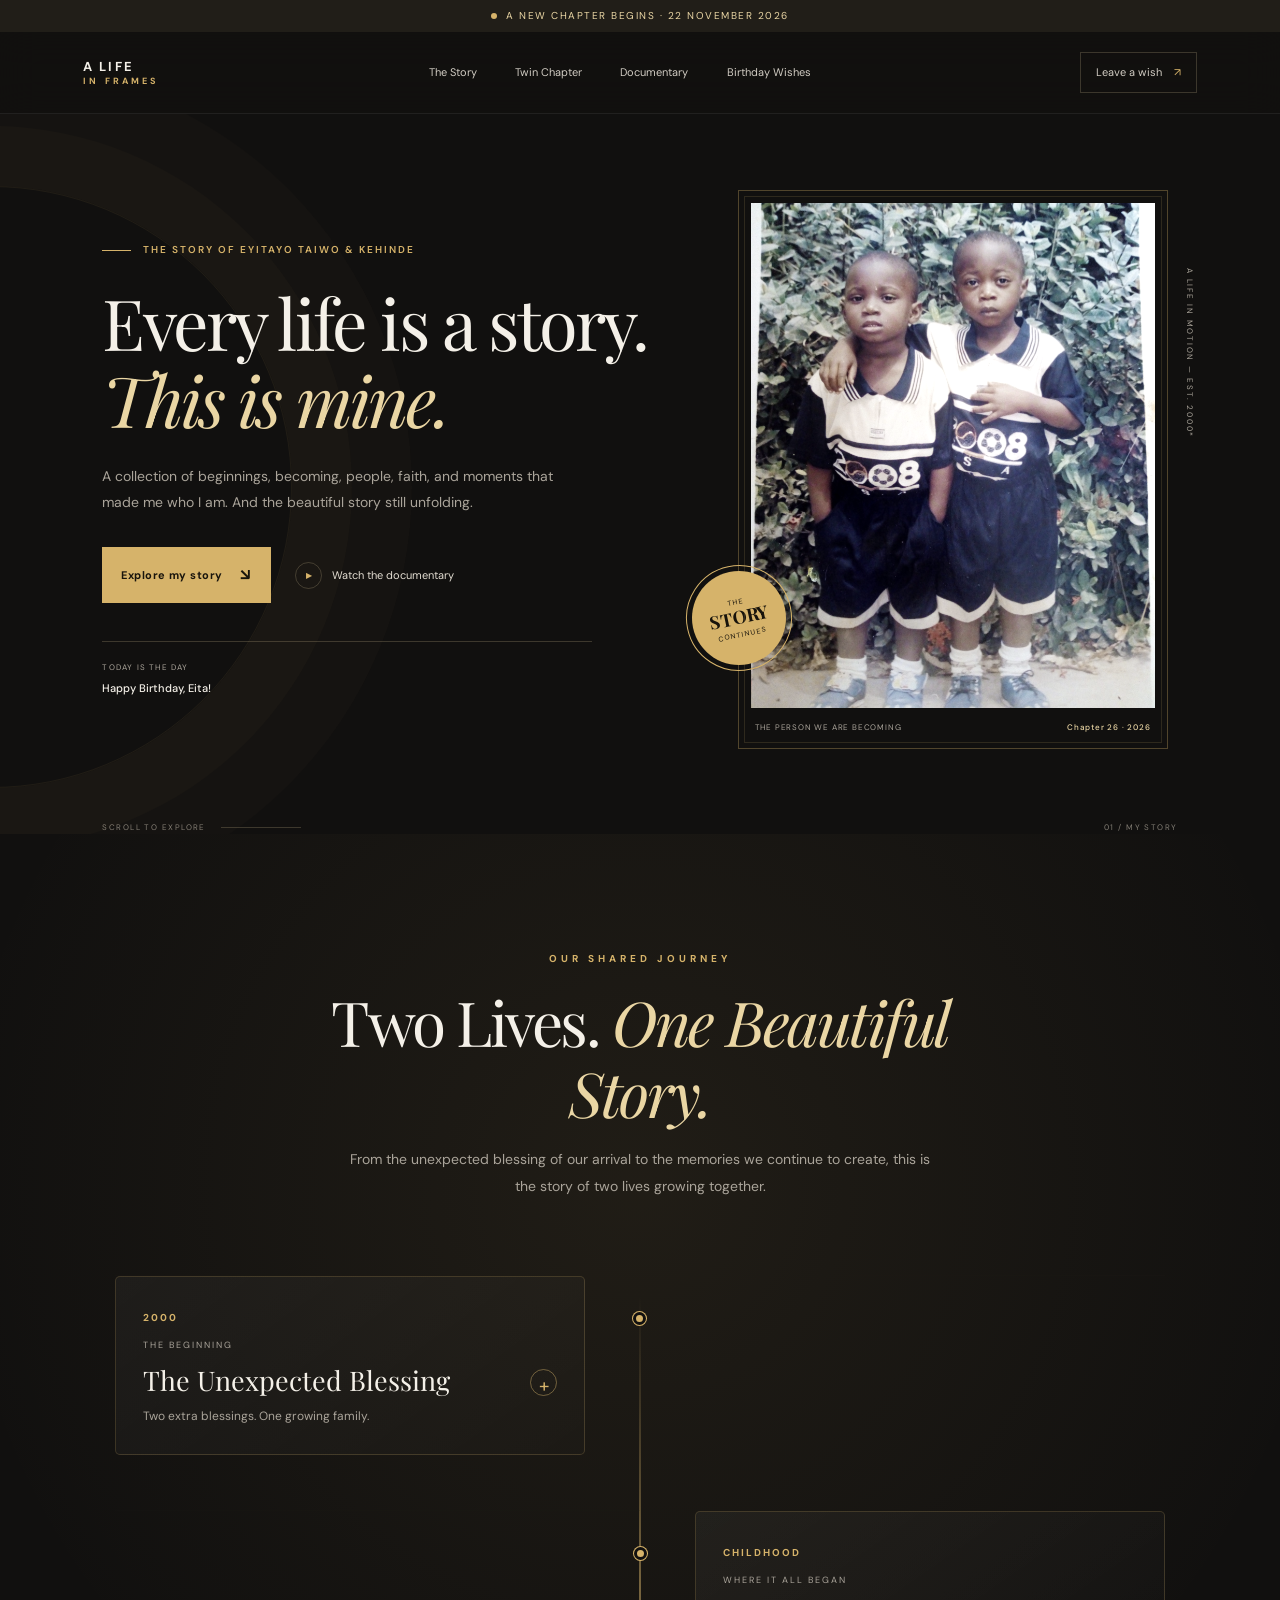
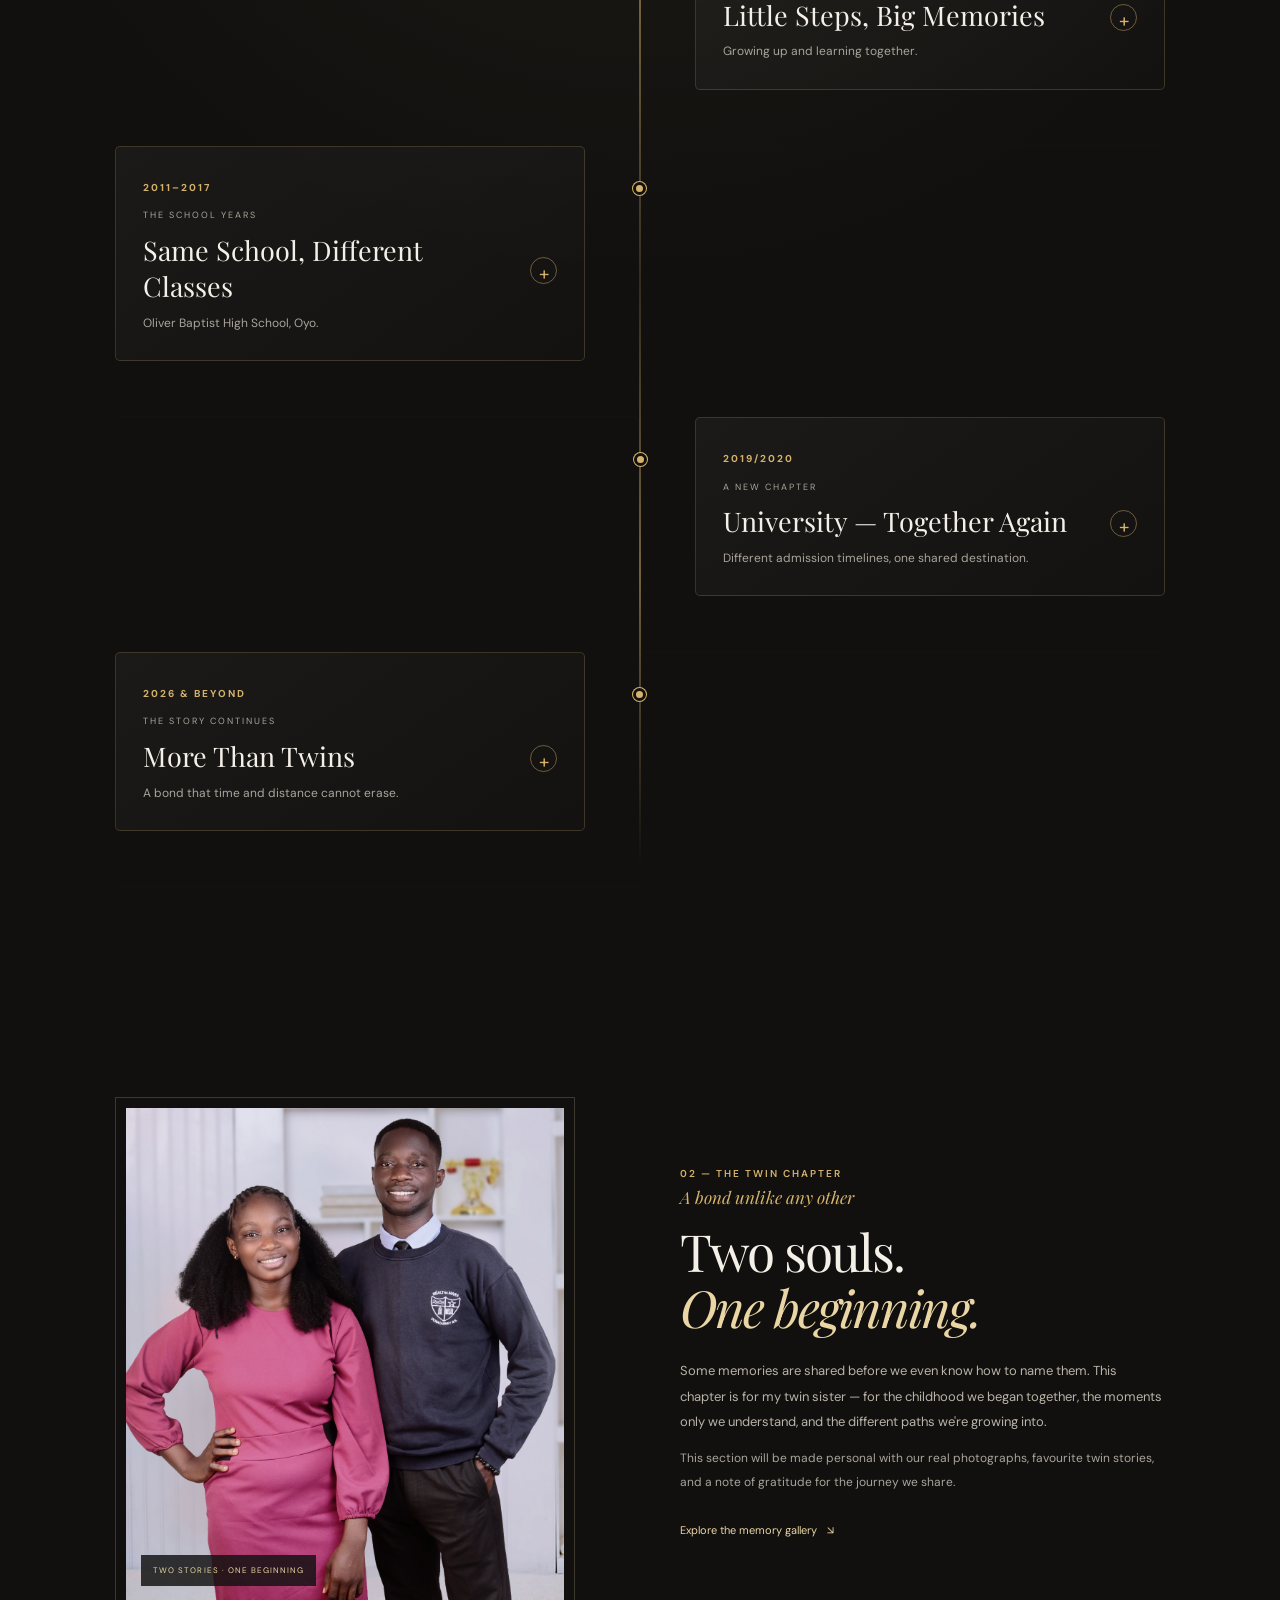
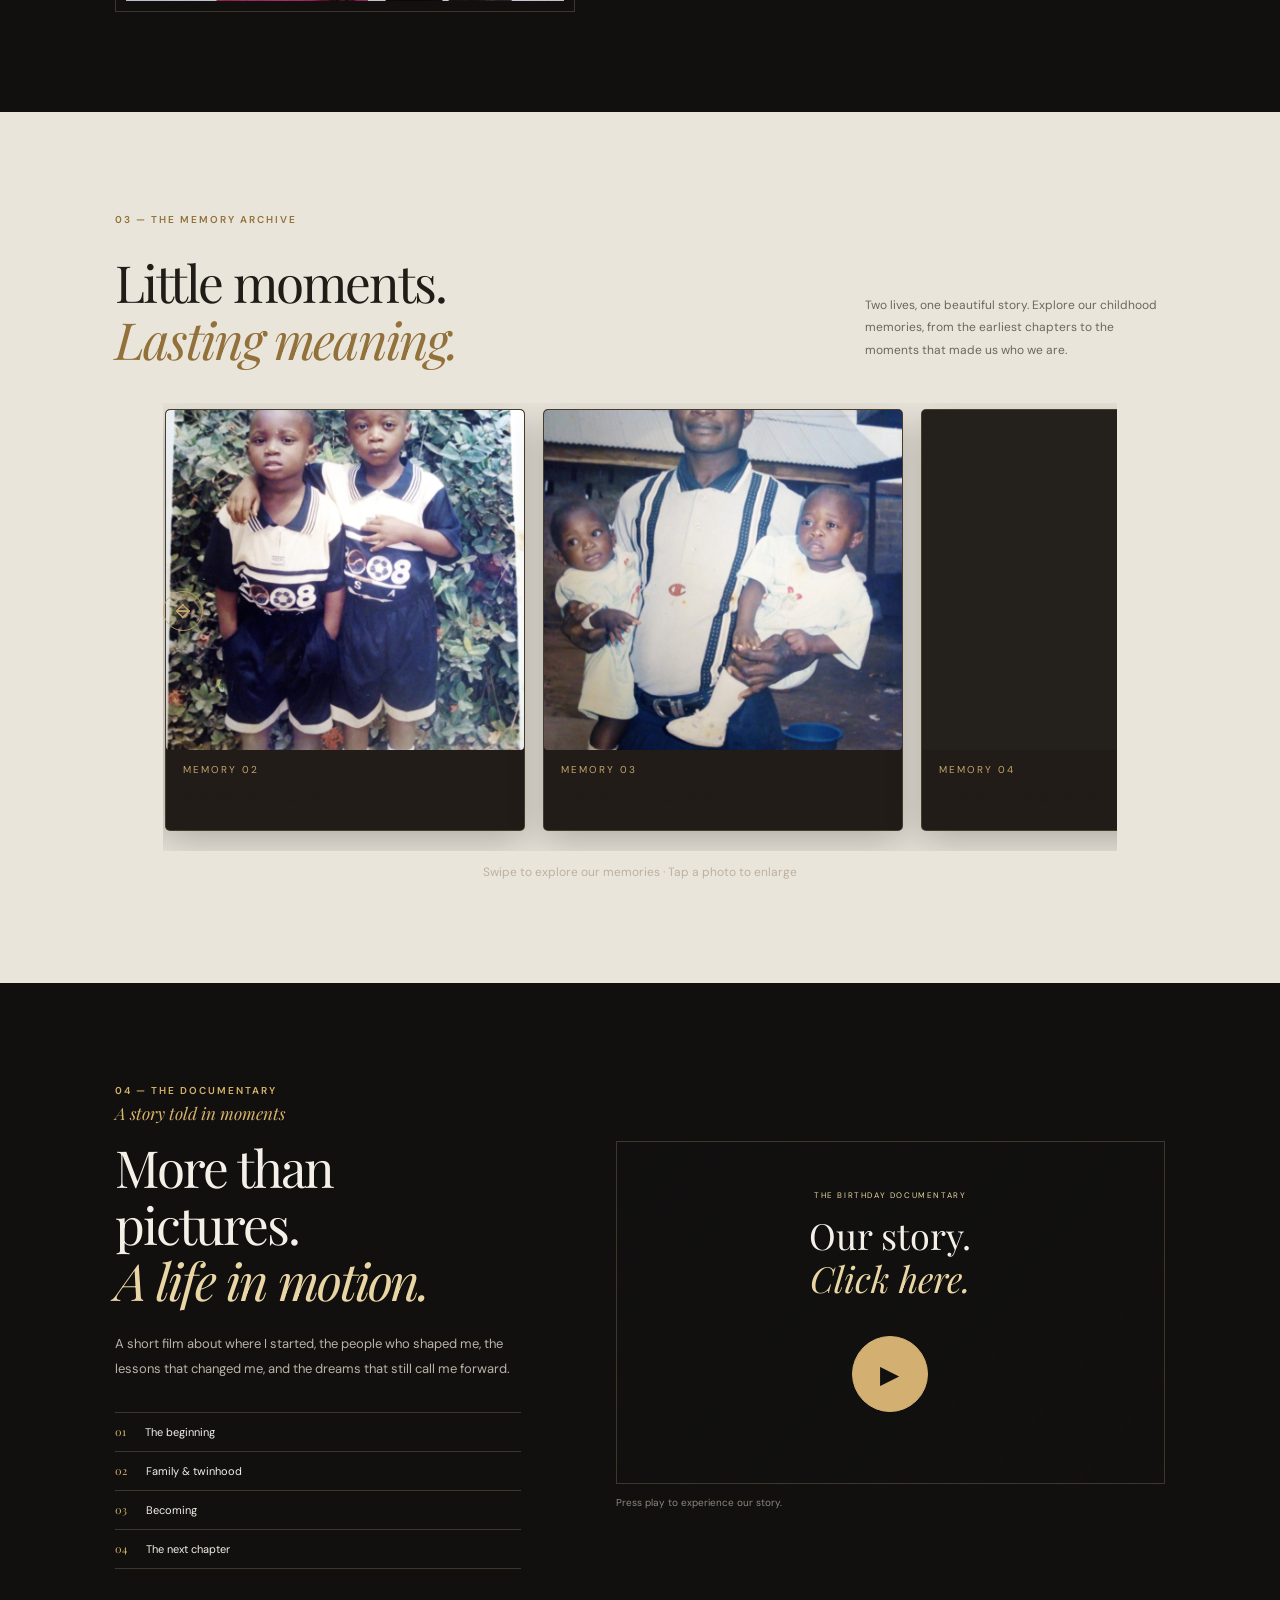
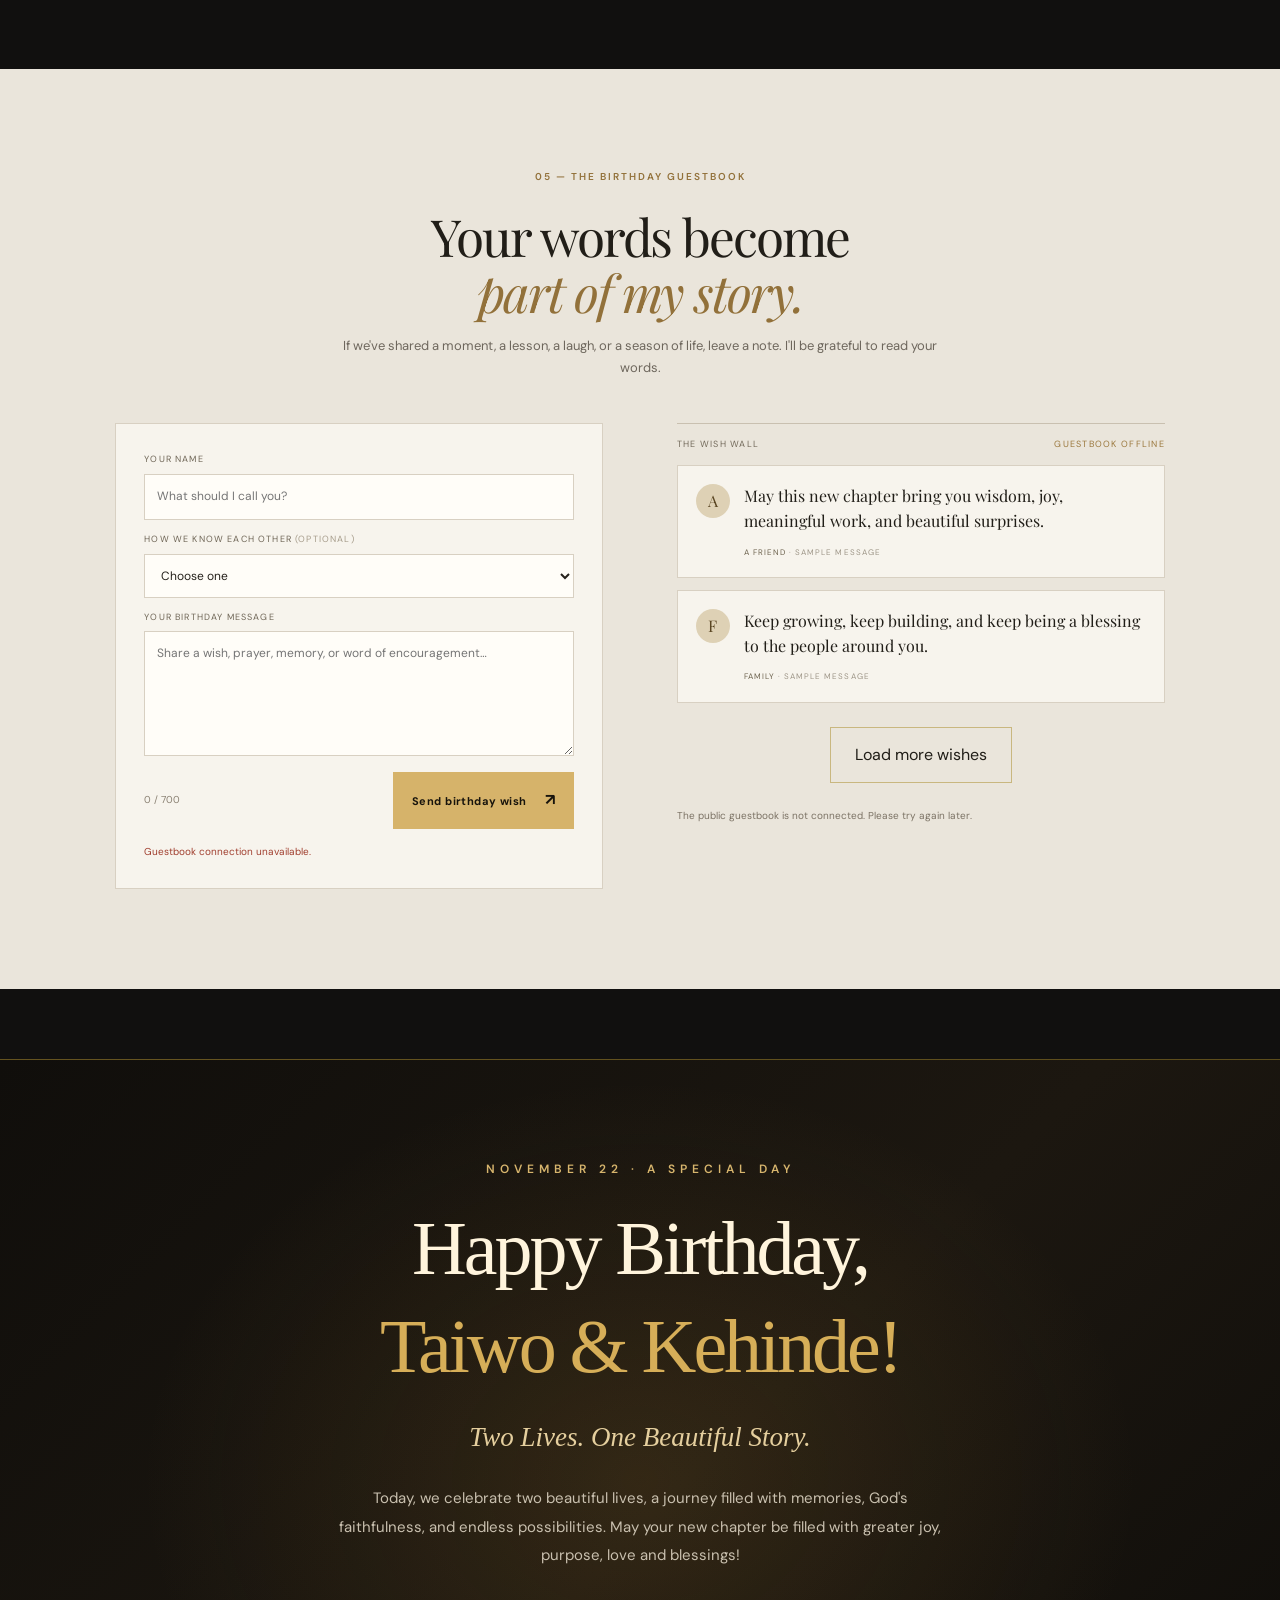
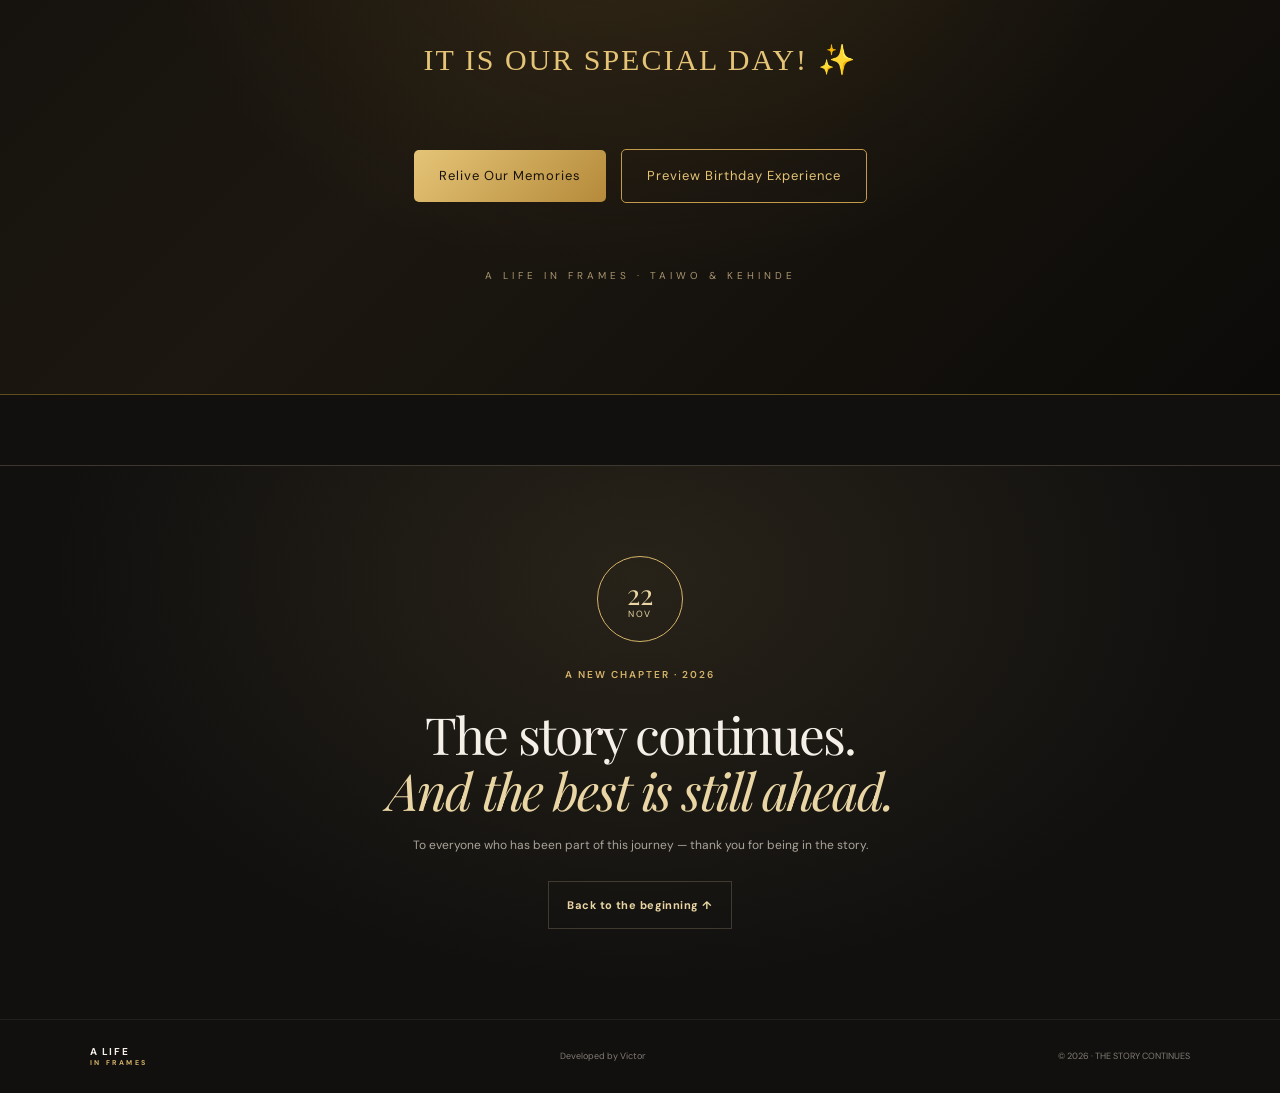
==== commit ef8bf06d: "update index.html" ====
--- a/eyitayo taiwo & kehinde /index.html
+++ b/eyitayo taiwo & kehinde /index.html
@@ -13,7 +13,7 @@
 <meta property="og:title" content="A Life in Frames — Eyitayo Taiwo & Kehinde">
 <meta property="og:description" content="A collection of beginnings, becoming, people, faith, and moments that made us who we are. Counting down to 22 November 2026.">
 <meta property="og:url" content="https://eyitayo-taiwo-kehinde.vercel.app/">
-<meta property="og:image" content="https://eyitayo-taiwo-kehinde.vercel.app/images/childhood/IMG-20261120-WA0020.jpg">
+<meta property="og:image" content="https://eyitayo-taiwo-kehinde.vercel.app/eyitayo taiwo & kehinde /images/childhood/DSC_2163.jpg">
 <meta property="og:image:width" content="1200">
 <meta property="og:image:height" content="630">
 
@@ -281,11 +281,18 @@
 </section>
 
 
-    <section class="twin-section section-pad" id="twin">
-      <div class="twin-image">
-        <img src="/eyitayo taiwo & kehinde /images/childhood/DSC_2163.jpg" alt="/eyitayo taiwo & kehinde /images/childhood/DSC_2163.jpg">
-        <span class="image-label">TWO STORIES · ONE BEGINNING</span>
-      </div>
+    
+<section class="twin-section section-pad" id="twin">
+  <div class="twin-image">
+    <img
+      src="images/childhood/DSC_2163.jpg"
+      alt="Taiwo & Kehinde"
+    >
+    <span class="image-label">
+      TWO STORIES · ONE BEGINNING
+    </span>
+  </div>
+
       <div class="twin-copy">
         <div class="section-kicker">02 — THE TWIN CHAPTER</div>
         <p class="script-note">A bond unlike any other</p>
